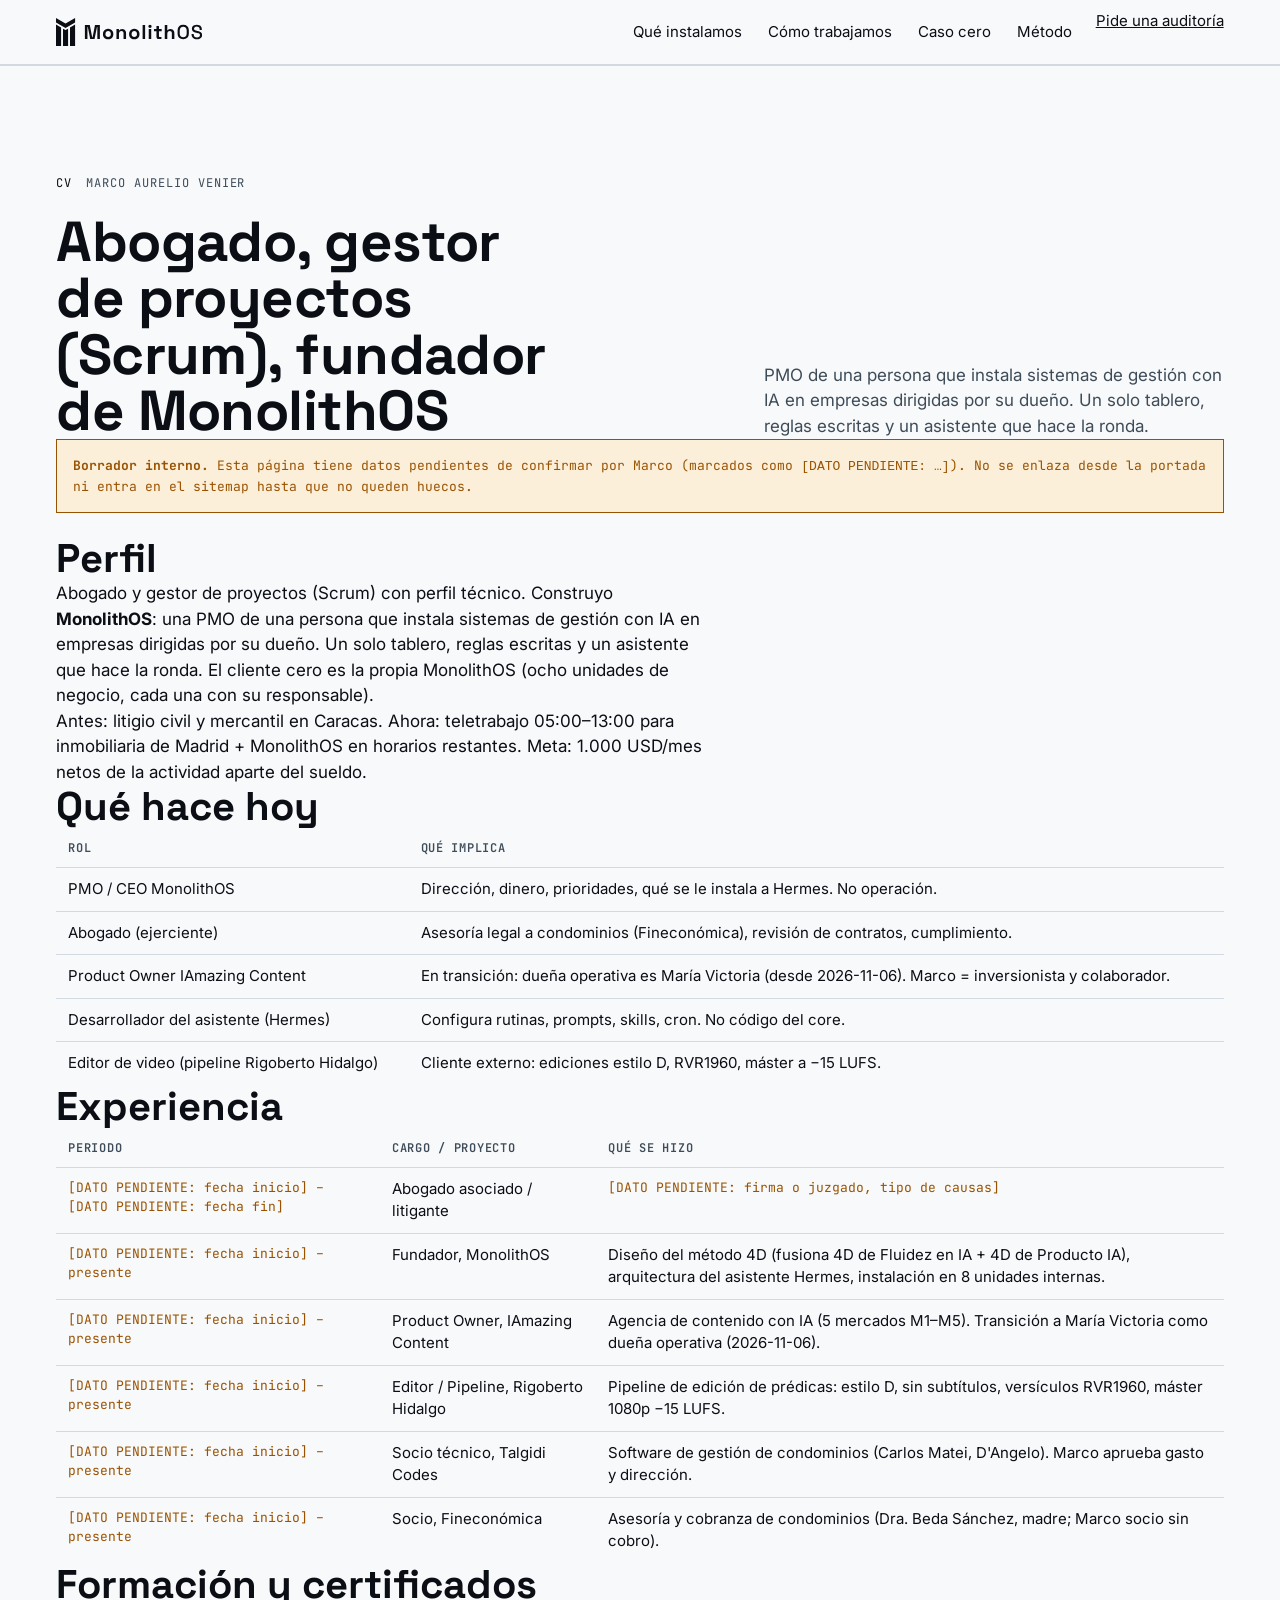
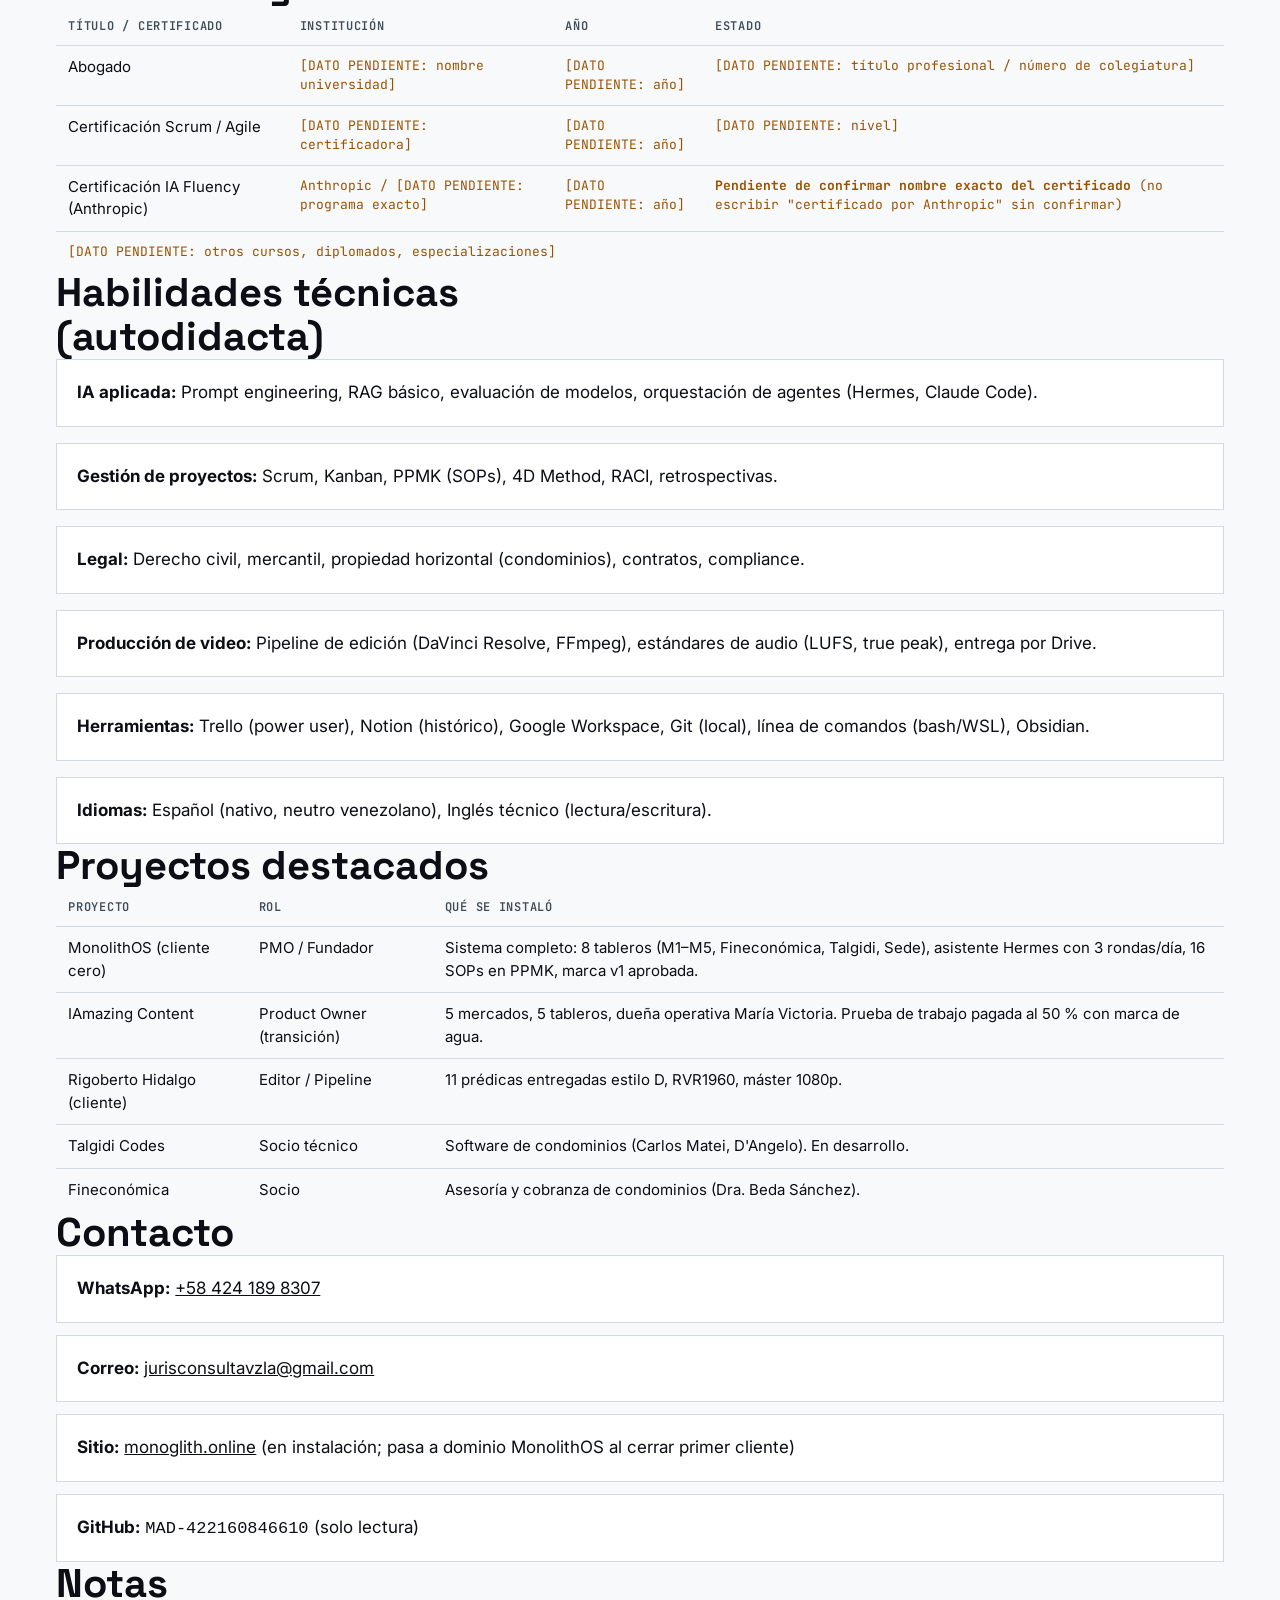
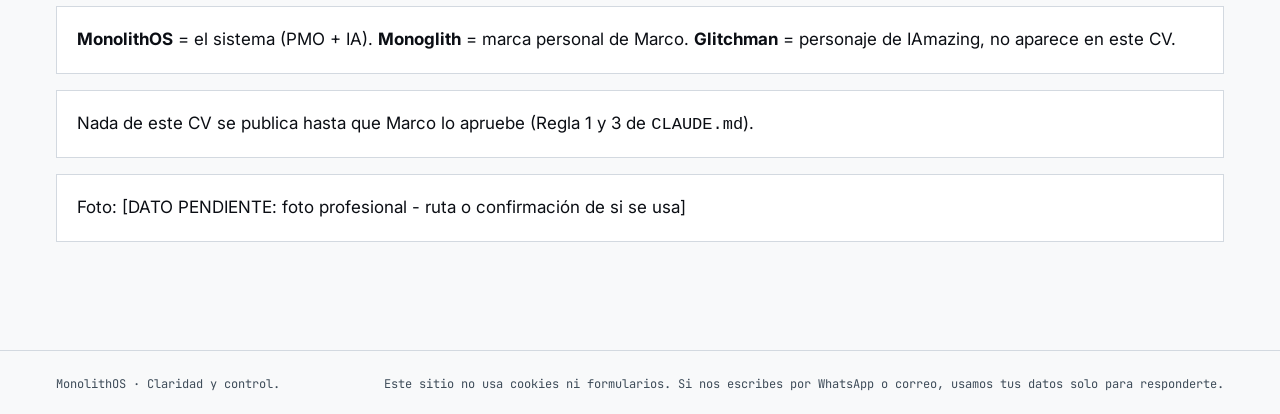
==== marco/index.html @ 407776de "MonolithOS v1 · sitio estático" ====
<!doctype html>
<html lang="es">
<head>
  <meta charset="utf-8">
  <title>Marco Aurelio Venier · MonolithOS</title>
  <meta name="description" content="CV de Marco Aurelio Venier: abogado, gestor de proyectos (Scrum), fundador de MonolithOS. PMO de una persona que instala sistemas de gestión con IA.">
  <meta name="theme-color" content="#F8F9FA" media="(prefers-color-scheme: light)">
  <meta name="theme-color" content="#0B0E14" media="(prefers-color-scheme: dark)">
  <meta property="og:title" content="Marco Aurelio Venier · MonolithOS">
  <meta property="og:description" content="Abogado, gestor de proyectos (Scrum), fundador de MonolithOS. PMO que instala sistemas de gestión con IA en empresas dirigidas por su dueño.">
  <meta property="og:image" content="https://monoglith.online/recursos/monolithos-og-1200x630.png">
  <meta property="og:locale" content="es_VE">
  <meta property="og:type" content="profile">
  <link rel="canonical" href="https://monoglith.online/marco/">
  <link rel="icon" type="image/svg+xml" href="../recursos/favicon.svg">
  <link rel="apple-touch-icon" href="../recursos/apple-touch-icon.png">
  <meta name="robots" content="noindex">
  <script>(function(){var d=document.documentElement;d.setAttribute('lang','es');try{if(!window.matchMedia('(prefers-reduced-motion: reduce)').matches){d.classList.add('js-motion')}}catch(e){}})();</script>
  <link rel="preconnect" href="https://fonts.googleapis.com">
  <link rel="preconnect" href="https://fonts.gstatic.com" crossorigin>
  <link rel="stylesheet" href="https://fonts.googleapis.com/css2?family=Space+Grotesk:wght@500;700&family=Inter:wght@400;500;600;700&family=JetBrains+Mono:wght@400;500&family=Newsreader:ital,wght@1,400&display=swap">
  <style>
:root{
  --piedra:#F8F9FA; --cantera:#EDEFF2; --papel:#FFFFFF; --tinta:#0B0E14; --gris:#3E4C59; --veta:#D3D9E0; --ambar:#D97706; --sobre-ambar:#0B0E14;
  --senal:#047857; --senal-fondo:#DCF2E8; --decide:#9A5200; --decide-fondo:#FBEFD9;
  --vidrio:rgba(248,249,250,.78);
  --display:"Space Grotesk",Arial,system-ui,sans-serif;
  --texto:"Inter",system-ui,-apple-system,"Segoe UI",sans-serif;
  --mono:"JetBrains Mono",ui-monospace,"Cascadia Mono",Consolas,monospace; --serif:"Newsreader",Georgia,serif;
  --r:0px; --gut:20px; --alto-cab:56px;
}
@media (min-width:700px){:root{--gut:32px; --alto-cab:64px}}
@media (min-width:1100px){:root{--gut:clamp(40px,4.4vw,64px)}}
@media (prefers-color-scheme: dark){:root:not([data-theme="light"]){
  --piedra:#0B0E14; --cantera:#11161D; --papel:#151A22; --tinta:#F8F9FA; --gris:#94A3B8; --veta:#2A3340;
  --senal:#34D399; --senal-fondo:#0B2A1F; --decide:#F0A43C; --decide-fondo:#2C1F0A;
  --vidrio:rgba(11,14,20,.78); color-scheme:dark}}
:root[data-theme="dark"]{
  --piedra:#0B0E14; --cantera:#11161D; --papel:#151A22; --tinta:#F8F9FA; --gris:#94A3B8; --veta:#2A3340;
  --senal:#34D399; --senal-fondo:#0B2A1F; --decide:#F0A43C; --decide-fondo:#2C1F0A;
  --vidrio:rgba(11,14,20,.78); color-scheme:dark}

*{box-sizing:border-box}
html{scroll-padding-top:calc(var(--alto-cab) + 16px);-webkit-text-size-adjust:100%}
@media (prefers-reduced-motion: no-preference){html{scroll-behavior:smooth}}
body{margin:0;background:var(--piedra);color:var(--tinta);font-family:var(--texto);font-size:17px;line-height:1.5;-webkit-font-smoothing:antialiased;text-rendering:optimizeLegibility}
svg{display:block}
a{color:inherit}
p,dl,dd,figure{margin:0}
[hidden]{display:none!important}
h1,h2,h3{margin:0;font-weight:inherit}
p{text-wrap:pretty}
.envoltura{width:100%;max-width:1280px;margin-inline:auto;padding-left:max(var(--gut),env(safe-area-inset-left,0px));padding-right:max(var(--gut),env(safe-area-inset-right,0px))}
:focus-visible{outline:2px solid var(--tinta);outline-offset:3px}
.saltar{position:absolute;left:12px;top:-80px;z-index:100;display:inline-flex;align-items:center;min-height:44px;padding:0 16px;background:var(--tinta);color:var(--piedra);font-family:var(--mono);font-size:13px;text-decoration:none}
.saltar:focus{top:12px}

.ceja,.rotulo{font-family:var(--mono);font-size:12px;letter-spacing:.08em;text-transform:uppercase;color:var(--gris)}
.rotulo{display:flex;align-items:baseline;gap:14px;margin-bottom:16px}
.rotulo span{color:var(--tinta)}
h1{font-family:var(--display);font-weight:700;font-size:clamp(36px,10.2vw,60px);line-height:1.04;letter-spacing:-.01em;text-wrap:balance}
h2{font-family:var(--display);font-weight:700;font-size:clamp(28px,7.7vw,40px);line-height:1.1;text-wrap:balance;max-width:22ch}
h3{font-family:var(--display);font-weight:500;font-size:20px;line-height:1.25}
.gris{color:var(--gris)}
.lema{font-family:var(--serif);font-style:italic;font-weight:400;letter-spacing:0}
.texto{font-size:17px;line-height:1.5;max-width:60ch}
@media (min-width:1100px){
  h1{font-size:clamp(52px,4.4vw,64px);line-height:1}
  h2{font-size:clamp(40px,3.1vw,44px)}
  h3{font-size:22px}
  .rotulo{margin-bottom:22px}
}

.cabecera{position:sticky;top:0;z-index:50;background:var(--vidrio);-webkit-backdrop-filter:blur(24px) saturate(1.4);backdrop-filter:blur(24px) saturate(1.4);border-bottom:1px solid var(--veta)}
@media (prefers-reduced-transparency: reduce){.cabecera{background:var(--piedra);-webkit-backdrop-filter:none;backdrop-filter:none}}
.cabecera-fila{display:flex;align-items:center;justify-content:space-between;gap:16px;height:var(--alto-cab)}
.marca{display:inline-flex;align-items:center;min-height:44px;text-decoration:none;color:var(--tinta)}
.marca svg{display:block;height:24px;width:auto}.marca .m-tinta{fill:var(--tinta)}.marca .m-os{fill:var(--gris)}
.menu{display:none;position:absolute;left:0;right:0;top:100%;flex-direction:column;align-items:stretch;background:var(--piedra);border-block:1px solid var(--veta);padding:4px max(var(--gut),env(safe-area-inset-right,0px)) 24px max(var(--gut),env(safe-area-inset-left,0px))}
.menu.abierto{display:flex}
.menu a:not(.boton){display:flex;align-items:center;min-height:52px;font-size:17px;text-decoration:none;border-bottom:1px solid var(--veta)}
.menu .boton{margin-top:20px;min-height:48px;font-size:16px}
@media (min-width:960px){
  .cabecera .abrir-menu{display:none}
  .marca svg{height:28px}
  .menu{display:flex;position:static;flex-direction:row;align-items:center;gap:2px;background:none;border:0;padding:0}
  .menu a:not(.boton){display:inline-flex;min-height:44px;padding:0 12px;font-size:15px;border-bottom:0}
  .menu .boton{margin:0 0 0 10px;min-height:44px;font-size:15px}
}
@media (min-width:960px) and (hover:hover){.menu a:not(.boton):hover{text-decoration:underline;text-decoration-thickness:1px;text-underline-offset:6px}}

.seccion{padding-block:56px;border-top:1px solid var(--veta)}
.seccion.alt{background:var(--cantera)}
.cabeza{display:grid;grid-template-columns:minmax(0,1fr);gap:16px}
.cabeza .texto{color:var(--gris)}
@media (min-width:700px){.seccion{padding-block:80px}.cabeza{gap:20px}}
@media (min-width:1100px){
  .seccion{padding-block:clamp(96px,12vh,128px)}
  .cabeza{grid-template-columns:minmax(0,7fr) minmax(0,5fr);gap:clamp(32px,5vw,80px);align-items:end}
}

.cv-tabla{width:100%;border-collapse:collapse;font-size:15px}
.cv-tabla th,.cv-tabla td{padding:10px 12px;border-bottom:1px solid var(--veta);text-align:left;vertical-align:top}
.cv-tabla th{font-family:var(--mono);font-size:12px;letter-spacing:.06em;text-transform:uppercase;color:var(--gris);font-weight:600;white-space:nowrap}
.cv-tabla td{font-family:var(--texto)}
.cv-tabla tr:last-child td{border-bottom:none}
.cv-tabla .pendiente{color:var(--decide);font-family:var(--mono);font-size:13px}

.cv-lista{list-style:none;padding:0;margin:0;display:grid;gap:16px}
.cv-lista li{background:var(--papel);border:1px solid var(--veta);border-radius:var(--r);padding:20px}
.cv-lista h3{margin-bottom:8px}
.cv-lista p{color:var(--gris);font-size:16px}

.pie{border-top:1px solid var(--veta);padding-block:24px calc(24px + env(safe-area-inset-bottom,0px));font-family:var(--mono);font-size:12px;color:var(--gris)}
.pie-fila{display:flex;flex-wrap:wrap;justify-content:space-between;gap:8px 24px}

.aviso-cv{background:var(--decide-fondo);border:1px solid var(--decide);border-radius:var(--r);padding:16px;margin-bottom:24px;font-family:var(--mono);font-size:13px;color:var(--decide)}

@media (prefers-reduced-motion: reduce){*,*::before,*::after{animation:none!important;transition:none!important}}
  </style>
</head>
<body>
  <a class="saltar" href="#contenido">Saltar al contenido</a>

  <header class="cabecera">
    <div class="envoltura cabecera-fila">
      <a class="marca" href="../" aria-label="MonolithOS, inicio"><svg viewBox="0 0 730.655 140" aria-hidden="true"><path class="m-tinta" d="M0 0 L47.727 27.555 L95.455 0 L95.455 22.044 L47.727 49.6 L0 22.044 Z M0 33.066 L25.455 47.763 L25.455 140 L0 140 Z M35 53.274 L47.727 60.622 L60.455 53.274 L60.455 140 L35 140 Z M70 47.763 L95.455 33.066 L95.455 140 L70 140 Z"/><path class="m-tinta" d="M144.455 105V35H168.955L181.055 96H182.855L194.955 35H219.455V105H206.655V44.7H204.855L192.855 105H171.055L159.055 44.7H157.255V105Z M260.655 106.4Q253.255 106.4 247.355 103.4Q241.455 100.4 238.055 94.7Q234.655 89 234.655 81V79.4Q234.655 71.4 238.055 65.7Q241.455 60 247.355 57Q253.255 54 260.655 54Q268.055 54 273.955 57Q279.855 60 283.255 65.7Q286.655 71.4 286.655 79.4V81Q286.655 89 283.255 94.7Q279.855 100.4 273.955 103.4Q268.055 106.4 260.655 106.4ZM260.655 95.2Q266.455 95.2 270.255 91.45Q274.055 87.7 274.055 80.7V79.7Q274.055 72.7 270.305 68.95Q266.555 65.2 260.655 65.2Q254.855 65.2 251.055 68.95Q247.255 72.7 247.255 79.7V80.7Q247.255 87.7 251.055 91.45Q254.855 95.2 260.655 95.2Z M302.255 105V55.4H314.655V61.9H316.455Q317.655 59.3 320.955 56.95Q324.255 54.6 330.955 54.6Q336.755 54.6 341.105 57.25Q345.455 59.9 347.855 64.55Q350.255 69.2 350.255 75.4V105H337.655V76.4Q337.655 70.8 334.905 68Q332.155 65.2 327.055 65.2Q321.255 65.2 318.055 69.05Q314.855 72.9 314.855 79.8V105Z M391.455 106.4Q384.055 106.4 378.155 103.4Q372.255 100.4 368.855 94.7Q365.455 89 365.455 81V79.4Q365.455 71.4 368.855 65.7Q372.255 60 378.155 57Q384.055 54 391.455 54Q398.855 54 404.755 57Q410.655 60 414.055 65.7Q417.455 71.4 417.455 79.4V81Q417.455 89 414.055 94.7Q410.655 100.4 404.755 103.4Q398.855 106.4 391.455 106.4ZM391.455 95.2Q397.255 95.2 401.055 91.45Q404.855 87.7 404.855 80.7V79.7Q404.855 72.7 401.105 68.95Q397.355 65.2 391.455 65.2Q385.655 65.2 381.855 68.95Q378.055 72.7 378.055 79.7V80.7Q378.055 87.7 381.855 91.45Q385.655 95.2 391.455 95.2Z M433.055 105V35H445.655V105Z M463.655 105V55.4H476.255V105ZM469.955 49.6Q466.555 49.6 464.205 47.4Q461.855 45.2 461.855 41.6Q461.855 38 464.205 35.8Q466.555 33.6 469.955 33.6Q473.455 33.6 475.755 35.8Q478.055 38 478.055 41.6Q478.055 45.2 475.755 47.4Q473.455 49.6 469.955 49.6Z M513.255 105Q508.355 105 505.305 101.95Q502.255 98.9 502.255 93.8V65.8H489.855V55.4H502.255V40H514.855V55.4H528.455V65.8H514.855V91.6Q514.855 94.6 517.655 94.6H527.255V105Z M543.855 105V35H556.455V61.5H558.255Q559.055 59.9 560.755 58.3Q562.455 56.7 565.305 55.65Q568.155 54.6 572.555 54.6Q578.355 54.6 582.705 57.25Q587.055 59.9 589.455 64.55Q591.855 69.2 591.855 75.4V105H579.255V76.4Q579.255 70.8 576.505 68Q573.755 65.2 568.655 65.2Q562.855 65.2 559.655 69.05Q556.455 72.9 556.455 79.8V105Z M636.055 106.4Q623.155 106.4 615.555 99.15Q607.955 91.9 607.955 78.2V61.8Q607.955 48.1 615.555 40.85Q623.155 33.6 636.055 33.6Q648.955 33.6 656.605 40.85Q664.255 48.1 664.255 61.8V78.2Q664.255 91.9 656.605 99.15Q648.955 106.4 636.055 106.4ZM636.055 96.7Q644.355 96.7 648.855 91.85Q653.355 87 653.355 78.6V61.4Q653.355 53 648.855 48.15Q644.355 43.3 636.055 43.3Q627.955 43.3 623.355 48.15Q618.755 53 618.755 61.4V78.6Q618.755 87 623.355 91.85Q627.955 96.7 636.055 96.7Z M704.855 106.4Q696.955 106.4 690.855 103.6Q684.755 100.8 681.305 95.35Q677.855 89.9 677.855 82.1V79.6H688.555V82.1Q688.555 89.5 693.005 93.2Q697.455 96.9 704.855 96.9Q712.355 96.9 716.155 93.75Q719.955 90.6 719.955 85.6Q719.955 82.3 718.155 80.2Q716.355 78.1 713.055 76.85Q709.755 75.6 705.155 74.5L701.455 73.6Q694.755 72 689.805 69.65Q684.855 67.3 682.155 63.4Q679.455 59.5 679.455 53.4Q679.455 47.2 682.505 42.8Q685.555 38.4 690.955 36Q696.355 33.6 703.655 33.6Q710.955 33.6 716.705 36.1Q722.455 38.6 725.755 43.5Q729.055 48.4 729.055 55.8V59.4H718.355V55.8Q718.355 51.3 716.505 48.5Q714.655 45.7 711.355 44.4Q708.055 43.1 703.655 43.1Q697.255 43.1 693.705 45.75Q690.155 48.4 690.155 53.1Q690.155 56.3 691.705 58.35Q693.255 60.4 696.255 61.7Q699.255 63 703.755 64L707.455 64.9Q714.255 66.4 719.455 68.75Q724.655 71.1 727.655 75.1Q730.655 79.1 730.655 85.4Q730.655 91.7 727.505 96.4Q724.355 101.1 718.555 103.75Q712.755 106.4 704.855 106.4Z"/></svg></a>
      <button type="button" class="boton chico abrir-menu" id="abrir-menu" aria-expanded="false" aria-controls="menu">Menú</button>
      <nav class="menu" id="menu" aria-label="Secciones">
        <a class="subraya" href="../#que-instalamos">Qué instalamos</a>
        <a class="subraya" href="../#como-trabajamos">Cómo trabajamos</a>
        <a class="subraya" href="../#caso-cero">Caso cero</a>
        <a class="subraya" href="../#metodo">Método</a>
        <a class="boton chico lleno" href="../#contacto">Pide una auditoría</a>
      </nav>
    </div>
  </header>

  <main id="contenido">
    <section class="seccion" aria-labelledby="cv-titulo">
      <div class="envoltura">
        <div class="cabeza">
          <div>
            <p class="rotulo"><span>CV</span>Marco Aurelio Venier</p>
            <h1 id="cv-titulo">Abogado, gestor de proyectos (Scrum), fundador de MonolithOS</h1>
          </div>
          <p class="texto">PMO de una persona que instala sistemas de gestión con IA en empresas dirigidas por su dueño. Un solo tablero, reglas escritas y un asistente que hace la ronda.</p>
        </div>

        <div class="aviso-cv" role="note">
          <strong>Borrador interno.</strong> Esta página tiene datos pendientes de confirmar por Marco (marcados como <code>[DATO PENDIENTE: …]</code>). No se enlaza desde la portada ni entra en el sitemap hasta que no queden huecos.
        </div>

        <section aria-labelledby="perfil-titulo">
          <h2 id="perfil-titulo">Perfil</h2>
          <p class="texto">Abogado y gestor de proyectos (Scrum) con perfil técnico. Construyo <strong>MonolithOS</strong>: una PMO de una persona que instala sistemas de gestión con IA en empresas dirigidas por su dueño. Un solo tablero, reglas escritas y un asistente que hace la ronda. El cliente cero es la propia MonolithOS (ocho unidades de negocio, cada una con su responsable).</p>
          <p class="texto">Antes: litigio civil y mercantil en Caracas. Ahora: teletrabajo 05:00–13:00 para inmobiliaria de Madrid + MonolithOS en horarios restantes. Meta: 1.000 USD/mes netos de la actividad aparte del sueldo.</p>
        </section>

        <section aria-labelledby="roles-titulo">
          <h2 id="roles-titulo">Qué hace hoy</h2>
          <table class="cv-tabla">
            <thead>
              <tr><th>Rol</th><th>Qué implica</th></tr>
            </thead>
            <tbody>
              <tr><td>PMO / CEO MonolithOS</td><td>Dirección, dinero, prioridades, qué se le instala a Hermes. No operación.</td></tr>
              <tr><td>Abogado (ejerciente)</td><td>Asesoría legal a condominios (Fineconómica), revisión de contratos, cumplimiento.</td></tr>
              <tr><td>Product Owner IAmazing Content</td><td>En transición: dueña operativa es María Victoria (desde 2026-11-06). Marco = inversionista y colaborador.</td></tr>
              <tr><td>Desarrollador del asistente (Hermes)</td><td>Configura rutinas, prompts, skills, cron. No código del core.</td></tr>
              <tr><td>Editor de video (pipeline Rigoberto Hidalgo)</td><td>Cliente externo: ediciones estilo D, RVR1960, máster a −15 LUFS.</td></tr>
            </tbody>
          </table>
        </section>

        <section aria-labelledby="exp-titulo">
          <h2 id="exp-titulo">Experiencia</h2>
          <table class="cv-tabla">
            <thead>
              <tr><th>Periodo</th><th>Cargo / Proyecto</th><th>Qué se hizo</th></tr>
            </thead>
            <tbody>
              <tr><td class="pendiente">[DATO PENDIENTE: fecha inicio] – [DATO PENDIENTE: fecha fin]</td><td>Abogado asociado / litigante</td><td class="pendiente">[DATO PENDIENTE: firma o juzgado, tipo de causas]</td></tr>
              <tr><td class="pendiente">[DATO PENDIENTE: fecha inicio] – presente</td><td>Fundador, MonolithOS</td><td>Diseño del método 4D (fusiona 4D de Fluidez en IA + 4D de Producto IA), arquitectura del asistente Hermes, instalación en 8 unidades internas.</td></tr>
              <tr><td class="pendiente">[DATO PENDIENTE: fecha inicio] – presente</td><td>Product Owner, IAmazing Content</td><td>Agencia de contenido con IA (5 mercados M1–M5). Transición a María Victoria como dueña operativa (2026-11-06).</td></tr>
              <tr><td class="pendiente">[DATO PENDIENTE: fecha inicio] – presente</td><td>Editor / Pipeline, Rigoberto Hidalgo</td><td>Pipeline de edición de prédicas: estilo D, sin subtítulos, versículos RVR1960, máster 1080p −15 LUFS.</td></tr>
              <tr><td class="pendiente">[DATO PENDIENTE: fecha inicio] – presente</td><td>Socio técnico, Talgidi Codes</td><td>Software de gestión de condominios (Carlos Matei, D'Angelo). Marco aprueba gasto y dirección.</td></tr>
              <tr><td class="pendiente">[DATO PENDIENTE: fecha inicio] – presente</td><td>Socio, Fineconómica</td><td>Asesoría y cobranza de condominios (Dra. Beda Sánchez, madre; Marco socio sin cobro).</td></tr>
            </tbody>
          </table>
        </section>

        <section aria-labelledby="form-titulo">
          <h2 id="form-titulo">Formación y certificados</h2>
          <table class="cv-tabla">
            <thead>
              <tr><th>Título / Certificado</th><th>Institución</th><th>Año</th><th>Estado</th></tr>
            </thead>
            <tbody>
              <tr><td>Abogado</td><td class="pendiente">[DATO PENDIENTE: nombre universidad]</td><td class="pendiente">[DATO PENDIENTE: año]</td><td class="pendiente">[DATO PENDIENTE: título profesional / número de colegiatura]</td></tr>
              <tr><td>Certificación Scrum / Agile</td><td class="pendiente">[DATO PENDIENTE: certificadora]</td><td class="pendiente">[DATO PENDIENTE: año]</td><td class="pendiente">[DATO PENDIENTE: nivel]</td></tr>
              <tr><td>Certificación IA Fluency (Anthropic)</td><td class="pendiente">Anthropic / [DATO PENDIENTE: programa exacto]</td><td class="pendiente">[DATO PENDIENTE: año]</td><td class="pendiente"><strong>Pendiente de confirmar nombre exacto del certificado</strong> (no escribir "certificado por Anthropic" sin confirmar)</td></tr>
              <tr><td class="pendiente" colspan="4">[DATO PENDIENTE: otros cursos, diplomados, especializaciones]</td></tr>
            </tbody>
          </table>
        </section>

        <section aria-labelledby="hab-titulo">
          <h2 id="hab-titulo">Habilidades técnicas (autodidacta)</h2>
          <ul class="cv-lista">
            <li><strong>IA aplicada:</strong> Prompt engineering, RAG básico, evaluación de modelos, orquestación de agentes (Hermes, Claude Code).</li>
            <li><strong>Gestión de proyectos:</strong> Scrum, Kanban, PPMK (SOPs), 4D Method, RACI, retrospectivas.</li>
            <li><strong>Legal:</strong> Derecho civil, mercantil, propiedad horizontal (condominios), contratos, compliance.</li>
            <li><strong>Producción de video:</strong> Pipeline de edición (DaVinci Resolve, FFmpeg), estándares de audio (LUFS, true peak), entrega por Drive.</li>
            <li><strong>Herramientas:</strong> Trello (power user), Notion (histórico), Google Workspace, Git (local), línea de comandos (bash/WSL), Obsidian.</li>
            <li><strong>Idiomas:</strong> Español (nativo, neutro venezolano), Inglés técnico (lectura/escritura).</li>
          </ul>
        </section>

        <section aria-labelledby="proj-titulo">
          <h2 id="proj-titulo">Proyectos destacados</h2>
          <table class="cv-tabla">
            <thead>
              <tr><th>Proyecto</th><th>Rol</th><th>Qué se instaló</th></tr>
            </thead>
            <tbody>
              <tr><td>MonolithOS (cliente cero)</td><td>PMO / Fundador</td><td>Sistema completo: 8 tableros (M1–M5, Fineconómica, Talgidi, Sede), asistente Hermes con 3 rondas/día, 16 SOPs en PPMK, marca v1 aprobada.</td></tr>
              <tr><td>IAmazing Content</td><td>Product Owner (transición)</td><td>5 mercados, 5 tableros, dueña operativa María Victoria. Prueba de trabajo pagada al 50 % con marca de agua.</td></tr>
              <tr><td>Rigoberto Hidalgo (cliente)</td><td>Editor / Pipeline</td><td>11 prédicas entregadas estilo D, RVR1960, máster 1080p.</td></tr>
              <tr><td>Talgidi Codes</td><td>Socio técnico</td><td>Software de condominios (Carlos Matei, D'Angelo). En desarrollo.</td></tr>
              <tr><td>Fineconómica</td><td>Socio</td><td>Asesoría y cobranza de condominios (Dra. Beda Sánchez).</td></tr>
            </tbody>
          </table>
        </section>

        <section aria-labelledby="contacto-titulo">
          <h2 id="contacto-titulo">Contacto</h2>
          <ul class="cv-lista" style="grid-template-columns: 1fr; gap: 12px;">
            <li><strong>WhatsApp:</strong> <a href="https://wa.me/584241898307" target="_blank" rel="noopener">+58 424 189 8307</a></li>
            <li><strong>Correo:</strong> <a href="mailto:jurisconsultavzla@gmail.com">jurisconsultavzla@gmail.com</a></li>
            <li><strong>Sitio:</strong> <a href="https://monoglith.online" target="_blank" rel="noopener">monoglith.online</a> (en instalación; pasa a dominio MonolithOS al cerrar primer cliente)</li>
            <li><strong>GitHub:</strong> <code>MAD-422160846610</code> (solo lectura)</li>
          </ul>
        </section>

        <section aria-labelledby="notas-titulo">
          <h2 id="notas-titulo">Notas</h2>
          <ul class="cv-lista" style="grid-template-columns: 1fr;">
            <li><strong>MonolithOS</strong> = el sistema (PMO + IA). <strong>Monoglith</strong> = marca personal de Marco. <strong>Glitchman</strong> = personaje de IAmazing, no aparece en este CV.</li>
            <li>Nada de este CV se publica hasta que Marco lo apruebe (Regla 1 y 3 de <code>CLAUDE.md</code>).</li>
            <li>Foto: <span class="pendiente">[DATO PENDIENTE: foto profesional - ruta o confirmación de si se usa]</span></li>
          </ul>
        </section>
      </div>
    </section>
  </main>

  <footer class="pie">
    <div class="envoltura pie-fila"><span>MonolithOS · Claridad y control.</span><span>Este sitio no usa cookies ni formularios. Si nos escribes por WhatsApp o correo, usamos tus datos solo para responderte.</span></div>
  </footer>

  <script>
  (function(){
    document.addEventListener('touchstart',function(){},{passive:true});
    var reduce=false;
    try{reduce=window.matchMedia('(prefers-reduced-motion: reduce)').matches;}catch(e){}
    var abrir=document.getElementById('abrir-menu'), menu=document.getElementById('menu');
    function ponerMenu(a){ abrir.setAttribute('aria-expanded',String(a)); menu.classList.toggle('abierto',a); }
    abrir.addEventListener('click',function(){ ponerMenu(abrir.getAttribute('aria-expanded')!=='true'); });
    Array.prototype.forEach.call(menu.querySelectorAll('a'),function(a){ a.addEventListener('click',function(){ ponerMenu(false); }); });
    document.addEventListener('keydown',function(e){ if(e.key==='Escape' && abrir.getAttribute('aria-expanded')==='true'){ ponerMenu(false); abrir.focus(); } });
  })();
  </script>
</body>
</html>
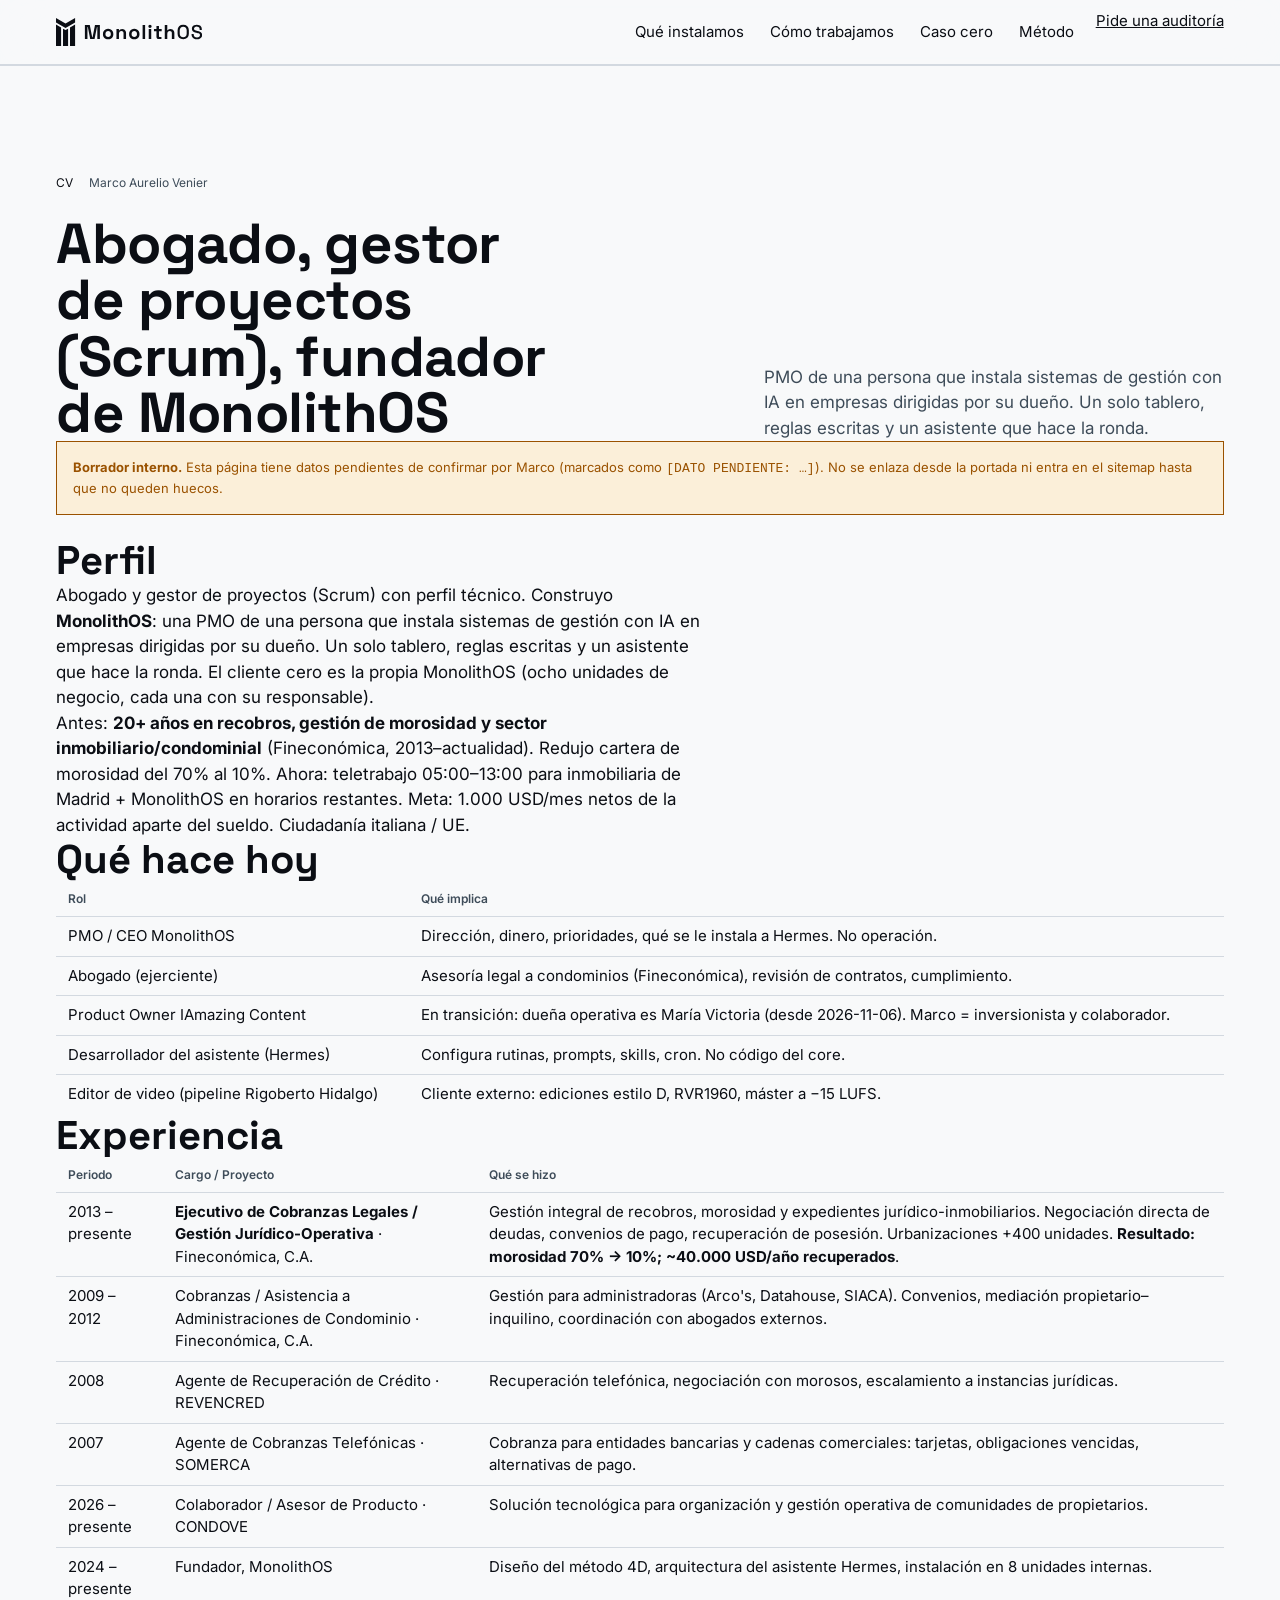
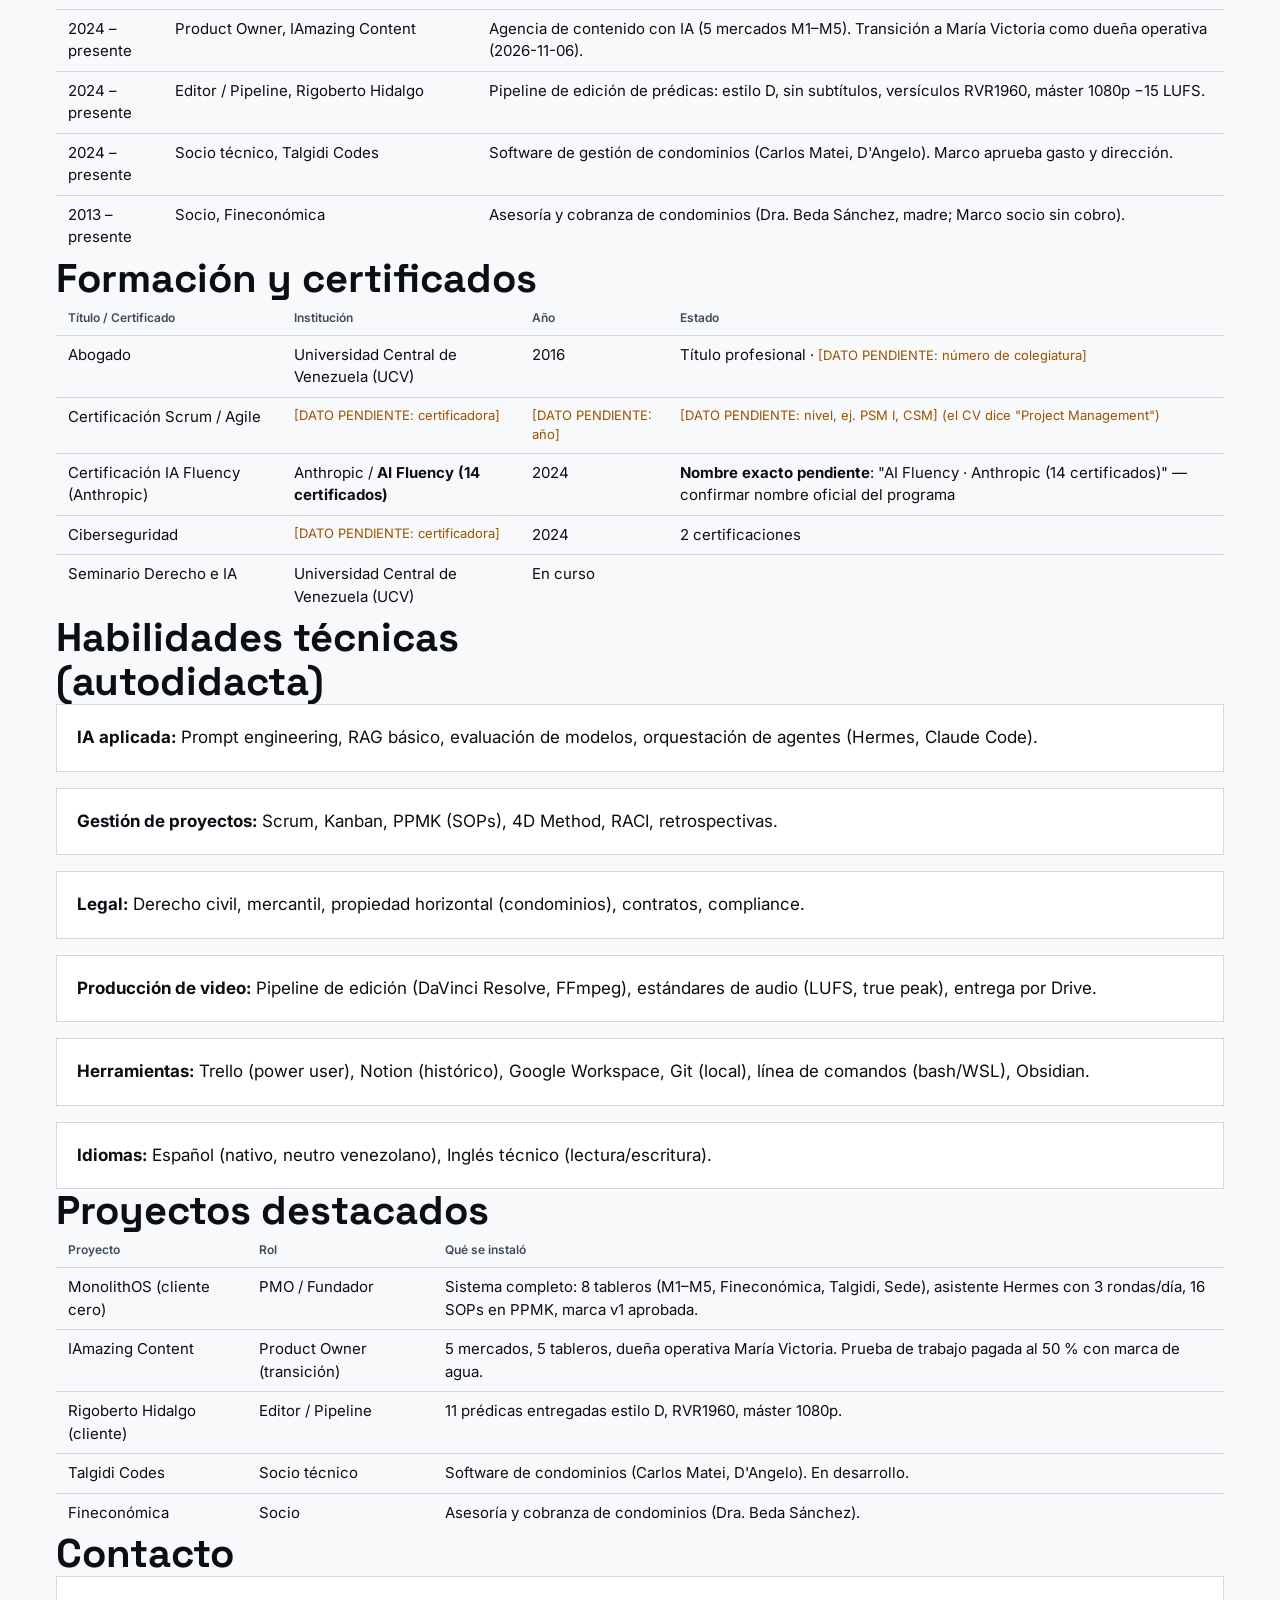
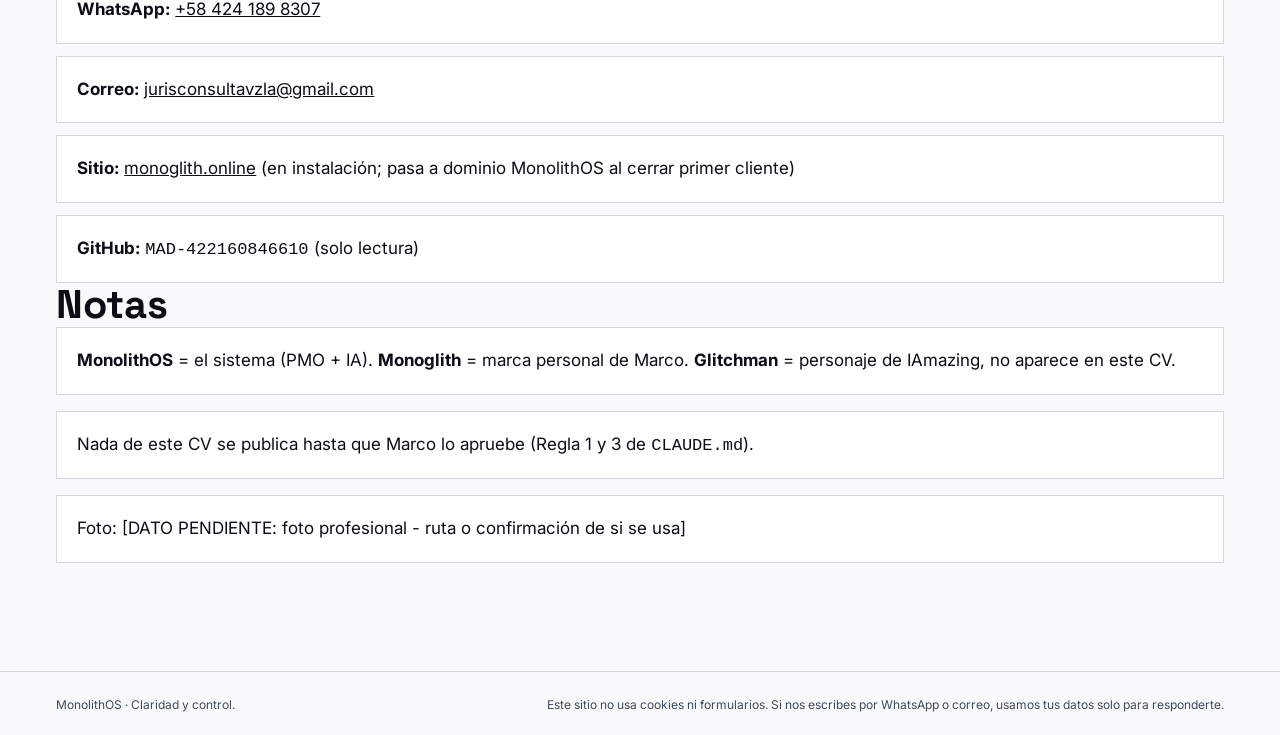
==== commit 7000df20: "CV: datos de Youhomey (Fineconómica 2013+, UCV 2016, IA Fluency 14 certs, ciberseguridad 2, Morosida" ====
--- a/marco/index.html
+++ b/marco/index.html
@@ -19,28 +19,20 @@
   <link rel="preconnect" href="https://fonts.googleapis.com">
   <link rel="preconnect" href="https://fonts.gstatic.com" crossorigin>
   <link rel="stylesheet" href="https://fonts.googleapis.com/css2?family=Space+Grotesk:wght@500;700&family=Inter:wght@400;500;600;700&family=JetBrains+Mono:wght@400;500&family=Newsreader:ital,wght@1,400&display=swap">
+  <link rel="stylesheet" href="../recursos/tokens.css">
   <style>
-:root{
-  --piedra:#F8F9FA; --cantera:#EDEFF2; --papel:#FFFFFF; --tinta:#0B0E14; --gris:#3E4C59; --veta:#D3D9E0; --ambar:#D97706; --sobre-ambar:#0B0E14;
-  --senal:#047857; --senal-fondo:#DCF2E8; --decide:#9A5200; --decide-fondo:#FBEFD9;
-  --vidrio:rgba(248,249,250,.78);
-  --display:"Space Grotesk",Arial,system-ui,sans-serif;
-  --texto:"Inter",system-ui,-apple-system,"Segoe UI",sans-serif;
-  --mono:"JetBrains Mono",ui-monospace,"Cascadia Mono",Consolas,monospace; --serif:"Newsreader",Georgia,serif;
-  --r:0px; --gut:20px; --alto-cab:56px;
-}
+/* Hallmark · shape: kept · genre: modern-minimal · theme: brand · redesign: polish
+ * paper: #F8F9FA piedra · accent: #D97706 ambar · display: Space Grotesk · body: Inter
+ * nav: kept · signature: kept · states: kept
+ * axes: light/grotesk/amber · posture: kept · contrast: pass · v2.0.0 */
+/* Hallmark · pre-emit critique: P4 H4 E4 S3 R4 V3 · weakest: S, página secundaria; hereda el sistema compartido de DESIGN.md sin cambiar su contenido */
+/* Hallmark · dismissed 29 · el vidrio vive solo en la cabecera, la regla de apple-design-skill que Marco pidió para el sitio */
+:root{--gut:20px; --alto-cab:56px}
 @media (min-width:700px){:root{--gut:32px; --alto-cab:64px}}
 @media (min-width:1100px){:root{--gut:clamp(40px,4.4vw,64px)}}
-@media (prefers-color-scheme: dark){:root:not([data-theme="light"]){
-  --piedra:#0B0E14; --cantera:#11161D; --papel:#151A22; --tinta:#F8F9FA; --gris:#94A3B8; --veta:#2A3340;
-  --senal:#34D399; --senal-fondo:#0B2A1F; --decide:#F0A43C; --decide-fondo:#2C1F0A;
-  --vidrio:rgba(11,14,20,.78); color-scheme:dark}}
-:root[data-theme="dark"]{
-  --piedra:#0B0E14; --cantera:#11161D; --papel:#151A22; --tinta:#F8F9FA; --gris:#94A3B8; --veta:#2A3340;
-  --senal:#34D399; --senal-fondo:#0B2A1F; --decide:#F0A43C; --decide-fondo:#2C1F0A;
-  --vidrio:rgba(11,14,20,.78); color-scheme:dark}
 
 *{box-sizing:border-box}
+html,body{overflow-x:clip}
 html{scroll-padding-top:calc(var(--alto-cab) + 16px);-webkit-text-size-adjust:100%}
 @media (prefers-reduced-motion: no-preference){html{scroll-behavior:smooth}}
 body{margin:0;background:var(--piedra);color:var(--tinta);font-family:var(--texto);font-size:17px;line-height:1.5;-webkit-font-smoothing:antialiased;text-rendering:optimizeLegibility}
@@ -52,11 +44,11 @@
 p{text-wrap:pretty}
 .envoltura{width:100%;max-width:1280px;margin-inline:auto;padding-left:max(var(--gut),env(safe-area-inset-left,0px));padding-right:max(var(--gut),env(safe-area-inset-right,0px))}
 :focus-visible{outline:2px solid var(--tinta);outline-offset:3px}
-.saltar{position:absolute;left:12px;top:-80px;z-index:100;display:inline-flex;align-items:center;min-height:44px;padding:0 16px;background:var(--tinta);color:var(--piedra);font-family:var(--mono);font-size:13px;text-decoration:none}
+.saltar{position:absolute;left:12px;top:-80px;z-index:100;display:inline-flex;align-items:center;min-height:44px;padding:0 16px;background:var(--tinta);color:var(--piedra);font-family:var(--texto);font-size:13px;text-decoration:none}
 .saltar:focus{top:12px}
 
-.ceja,.rotulo{font-family:var(--mono);font-size:12px;letter-spacing:.08em;text-transform:uppercase;color:var(--gris)}
-.rotulo{display:flex;align-items:baseline;gap:14px;margin-bottom:16px}
+.ceja,.rotulo{font-family:var(--texto);font-size:12px;color:var(--gris)}
+.rotulo{display:flex;align-items:baseline;gap:16px;margin-bottom:16px}
 .rotulo span{color:var(--tinta)}
 h1{font-family:var(--display);font-weight:700;font-size:clamp(36px,10.2vw,60px);line-height:1.04;letter-spacing:-.01em;text-wrap:balance}
 h2{font-family:var(--display);font-weight:700;font-size:clamp(28px,7.7vw,40px);line-height:1.1;text-wrap:balance;max-width:22ch}
@@ -68,7 +60,7 @@
   h1{font-size:clamp(52px,4.4vw,64px);line-height:1}
   h2{font-size:clamp(40px,3.1vw,44px)}
   h3{font-size:22px}
-  .rotulo{margin-bottom:22px}
+  .rotulo{margin-bottom:24px}
 }
 
 .cabecera{position:sticky;top:0;z-index:50;background:var(--vidrio);-webkit-backdrop-filter:blur(24px) saturate(1.4);backdrop-filter:blur(24px) saturate(1.4);border-bottom:1px solid var(--veta)}
@@ -85,7 +77,7 @@
   .marca svg{height:28px}
   .menu{display:flex;position:static;flex-direction:row;align-items:center;gap:2px;background:none;border:0;padding:0}
   .menu a:not(.boton){display:inline-flex;min-height:44px;padding:0 12px;font-size:15px;border-bottom:0}
-  .menu .boton{margin:0 0 0 10px;min-height:44px;font-size:15px}
+  .menu .boton{margin:0 0 0 8px;min-height:44px;font-size:15px}
 }
 @media (min-width:960px) and (hover:hover){.menu a:not(.boton):hover{text-decoration:underline;text-decoration-thickness:1px;text-underline-offset:6px}}
 
@@ -100,21 +92,21 @@
 }
 
 .cv-tabla{width:100%;border-collapse:collapse;font-size:15px}
-.cv-tabla th,.cv-tabla td{padding:10px 12px;border-bottom:1px solid var(--veta);text-align:left;vertical-align:top}
-.cv-tabla th{font-family:var(--mono);font-size:12px;letter-spacing:.06em;text-transform:uppercase;color:var(--gris);font-weight:600;white-space:nowrap}
+.cv-tabla th,.cv-tabla td{padding:8px 12px;border-bottom:1px solid var(--veta);text-align:left;vertical-align:top}
+.cv-tabla th{font-family:var(--texto);font-size:12px;color:var(--gris);font-weight:600;white-space:nowrap}
 .cv-tabla td{font-family:var(--texto)}
 .cv-tabla tr:last-child td{border-bottom:none}
-.cv-tabla .pendiente{color:var(--decide);font-family:var(--mono);font-size:13px}
+.cv-tabla .pendiente{color:var(--decide);font-family:var(--texto);font-size:13px}
 
 .cv-lista{list-style:none;padding:0;margin:0;display:grid;gap:16px}
 .cv-lista li{background:var(--papel);border:1px solid var(--veta);border-radius:var(--r);padding:20px}
 .cv-lista h3{margin-bottom:8px}
 .cv-lista p{color:var(--gris);font-size:16px}
 
-.pie{border-top:1px solid var(--veta);padding-block:24px calc(24px + env(safe-area-inset-bottom,0px));font-family:var(--mono);font-size:12px;color:var(--gris)}
+.pie{border-top:1px solid var(--veta);padding-block:24px calc(24px + env(safe-area-inset-bottom,0px));font-family:var(--texto);font-size:12px;color:var(--gris)}
 .pie-fila{display:flex;flex-wrap:wrap;justify-content:space-between;gap:8px 24px}
 
-.aviso-cv{background:var(--decide-fondo);border:1px solid var(--decide);border-radius:var(--r);padding:16px;margin-bottom:24px;font-family:var(--mono);font-size:13px;color:var(--decide)}
+.aviso-cv{background:var(--decide-fondo);border:1px solid var(--decide);border-radius:var(--r);padding:16px;margin-bottom:24px;font-family:var(--texto);font-size:13px;color:var(--decide)}
 
 @media (prefers-reduced-motion: reduce){*,*::before,*::after{animation:none!important;transition:none!important}}
   </style>
@@ -154,7 +146,7 @@
         <section aria-labelledby="perfil-titulo">
           <h2 id="perfil-titulo">Perfil</h2>
           <p class="texto">Abogado y gestor de proyectos (Scrum) con perfil técnico. Construyo <strong>MonolithOS</strong>: una PMO de una persona que instala sistemas de gestión con IA en empresas dirigidas por su dueño. Un solo tablero, reglas escritas y un asistente que hace la ronda. El cliente cero es la propia MonolithOS (ocho unidades de negocio, cada una con su responsable).</p>
-          <p class="texto">Antes: litigio civil y mercantil en Caracas. Ahora: teletrabajo 05:00–13:00 para inmobiliaria de Madrid + MonolithOS en horarios restantes. Meta: 1.000 USD/mes netos de la actividad aparte del sueldo.</p>
+          <p class="texto">Antes: <strong>20+ años en recobros, gestión de morosidad y sector inmobiliario/condominial</strong> (Fineconómica, 2013–actualidad). Redujo cartera de morosidad del 70% al 10%. Ahora: teletrabajo 05:00–13:00 para inmobiliaria de Madrid + MonolithOS en horarios restantes. Meta: 1.000 USD/mes netos de la actividad aparte del sueldo. Ciudadanía italiana / UE.</p>
         </section>
 
         <section aria-labelledby="roles-titulo">
@@ -180,12 +172,16 @@
               <tr><th>Periodo</th><th>Cargo / Proyecto</th><th>Qué se hizo</th></tr>
             </thead>
             <tbody>
-              <tr><td class="pendiente">[DATO PENDIENTE: fecha inicio] – [DATO PENDIENTE: fecha fin]</td><td>Abogado asociado / litigante</td><td class="pendiente">[DATO PENDIENTE: firma o juzgado, tipo de causas]</td></tr>
-              <tr><td class="pendiente">[DATO PENDIENTE: fecha inicio] – presente</td><td>Fundador, MonolithOS</td><td>Diseño del método 4D (fusiona 4D de Fluidez en IA + 4D de Producto IA), arquitectura del asistente Hermes, instalación en 8 unidades internas.</td></tr>
-              <tr><td class="pendiente">[DATO PENDIENTE: fecha inicio] – presente</td><td>Product Owner, IAmazing Content</td><td>Agencia de contenido con IA (5 mercados M1–M5). Transición a María Victoria como dueña operativa (2026-11-06).</td></tr>
-              <tr><td class="pendiente">[DATO PENDIENTE: fecha inicio] – presente</td><td>Editor / Pipeline, Rigoberto Hidalgo</td><td>Pipeline de edición de prédicas: estilo D, sin subtítulos, versículos RVR1960, máster 1080p −15 LUFS.</td></tr>
-              <tr><td class="pendiente">[DATO PENDIENTE: fecha inicio] – presente</td><td>Socio técnico, Talgidi Codes</td><td>Software de gestión de condominios (Carlos Matei, D'Angelo). Marco aprueba gasto y dirección.</td></tr>
-              <tr><td class="pendiente">[DATO PENDIENTE: fecha inicio] – presente</td><td>Socio, Fineconómica</td><td>Asesoría y cobranza de condominios (Dra. Beda Sánchez, madre; Marco socio sin cobro).</td></tr>
+              <tr><td>2013 – presente</td><td><strong>Ejecutivo de Cobranzas Legales / Gestión Jurídico-Operativa</strong> · Fineconómica, C.A.</td><td>Gestión integral de recobros, morosidad y expedientes jurídico-inmobiliarios. Negociación directa de deudas, convenios de pago, recuperación de posesión. Urbanizaciones +400 unidades. <strong>Resultado: morosidad 70% → 10%; ~40.000 USD/año recuperados</strong>.</td></tr>
+              <tr><td>2009 – 2012</td><td>Cobranzas / Asistencia a Administraciones de Condominio · Fineconómica, C.A.</td><td>Gestión para administradoras (Arco's, Datahouse, SIACA). Convenios, mediación propietario–inquilino, coordinación con abogados externos.</td></tr>
+              <tr><td>2008</td><td>Agente de Recuperación de Crédito · REVENCRED</td><td>Recuperación telefónica, negociación con morosos, escalamiento a instancias jurídicas.</td></tr>
+              <tr><td>2007</td><td>Agente de Cobranzas Telefónicas · SOMERCA</td><td>Cobranza para entidades bancarias y cadenas comerciales: tarjetas, obligaciones vencidas, alternativas de pago.</td></tr>
+              <tr><td>2026 – presente</td><td>Colaborador / Asesor de Producto · CONDOVE</td><td>Solución tecnológica para organización y gestión operativa de comunidades de propietarios.</td></tr>
+              <tr><td>2024 – presente</td><td>Fundador, MonolithOS</td><td>Diseño del método 4D, arquitectura del asistente Hermes, instalación en 8 unidades internas.</td></tr>
+              <tr><td>2024 – presente</td><td>Product Owner, IAmazing Content</td><td>Agencia de contenido con IA (5 mercados M1–M5). Transición a María Victoria como dueña operativa (2026-11-06).</td></tr>
+              <tr><td>2024 – presente</td><td>Editor / Pipeline, Rigoberto Hidalgo</td><td>Pipeline de edición de prédicas: estilo D, sin subtítulos, versículos RVR1960, máster 1080p −15 LUFS.</td></tr>
+              <tr><td>2024 – presente</td><td>Socio técnico, Talgidi Codes</td><td>Software de gestión de condominios (Carlos Matei, D'Angelo). Marco aprueba gasto y dirección.</td></tr>
+              <tr><td>2013 – presente</td><td>Socio, Fineconómica</td><td>Asesoría y cobranza de condominios (Dra. Beda Sánchez, madre; Marco socio sin cobro).</td></tr>
             </tbody>
           </table>
         </section>
@@ -197,10 +193,11 @@
               <tr><th>Título / Certificado</th><th>Institución</th><th>Año</th><th>Estado</th></tr>
             </thead>
             <tbody>
-              <tr><td>Abogado</td><td class="pendiente">[DATO PENDIENTE: nombre universidad]</td><td class="pendiente">[DATO PENDIENTE: año]</td><td class="pendiente">[DATO PENDIENTE: título profesional / número de colegiatura]</td></tr>
-              <tr><td>Certificación Scrum / Agile</td><td class="pendiente">[DATO PENDIENTE: certificadora]</td><td class="pendiente">[DATO PENDIENTE: año]</td><td class="pendiente">[DATO PENDIENTE: nivel]</td></tr>
-              <tr><td>Certificación IA Fluency (Anthropic)</td><td class="pendiente">Anthropic / [DATO PENDIENTE: programa exacto]</td><td class="pendiente">[DATO PENDIENTE: año]</td><td class="pendiente"><strong>Pendiente de confirmar nombre exacto del certificado</strong> (no escribir "certificado por Anthropic" sin confirmar)</td></tr>
-              <tr><td class="pendiente" colspan="4">[DATO PENDIENTE: otros cursos, diplomados, especializaciones]</td></tr>
+              <tr><td>Abogado</td><td>Universidad Central de Venezuela (UCV)</td><td>2016</td><td>Título profesional · <span class="pendiente">[DATO PENDIENTE: número de colegiatura]</span></td></tr>
+              <tr><td>Certificación Scrum / Agile</td><td class="pendiente">[DATO PENDIENTE: certificadora]</td><td class="pendiente">[DATO PENDIENTE: año]</td><td class="pendiente">[DATO PENDIENTE: nivel, ej. PSM I, CSM] (el CV dice "Project Management")</td></tr>
+              <tr><td>Certificación IA Fluency (Anthropic)</td><td>Anthropic / <strong>AI Fluency (14 certificados)</strong></td><td>2024</td><td><strong>Nombre exacto pendiente</strong>: "AI Fluency · Anthropic (14 certificados)" — confirmar nombre oficial del programa</td></tr>
+              <tr><td>Ciberseguridad</td><td class="pendiente">[DATO PENDIENTE: certificadora]</td><td>2024</td><td>2 certificaciones</td></tr>
+              <tr><td>Seminario Derecho e IA</td><td>Universidad Central de Venezuela (UCV)</td><td>En curso</td><td></td></tr>
             </tbody>
           </table>
         </section>
--- a/recursos/tokens.css
+++ b/recursos/tokens.css
@@ -0,0 +1,68 @@
+/* MonolithOS · sistema visual compartido v1 (21-nov-2026)
+ * Fuente única de color, letra, espacio y movimiento para La Oficina y el sitio monoglith.online.
+ * Original: marca/sistema-visual/tokens.css en la bóveda. Copias idénticas en
+ *   oficina/tokens.css  y  sitio-monolithos/web/v1/recursos/tokens.css
+ * Si cambias algo aquí, copia el archivo a los dos sitios (DESIGN.md explica cómo).
+ * Valores de la marca v1 aprobada el 17-nov («Código & Granito»). Reglas de oficio: hallmark (nutlope/hallmark). */
+:root {
+  /* Color: modo claro */
+  --piedra: #F8F9FA;      /* fondo de página */
+  --cantera: #EDEFF2;     /* segundo neutro: barras, columnas, paneles */
+  --papel: #FFFFFF;       /* superficies que se leen: fichas, formularios */
+  --tinta: #0B0E14;       /* texto y bordes fuertes */
+  --gris: #3E4C59;        /* texto secundario (7.9:1 sobre piedra) */
+  --veta: #D3D9E0;        /* filetes de 1 px */
+  --ambar: #D97706;       /* la única señal: acción principal y lo que espera tu decisión */
+  --sobre-ambar: #0B0E14; /* texto sobre ámbar */
+  --senal: #047857;       /* hecho, conectado */
+  --senal-fondo: #DCF2E8;
+  --decide: #9A5200;      /* texto de "decide el dueño" */
+  --decide-fondo: #FBEFD9;
+  --error: #B42318;
+  --error-fondo: #FDECEA;
+  --vidrio: rgba(248, 249, 250, .78);
+  --foco: var(--tinta);
+
+  /* Letra: los cuatro roles de la marca. Newsreader solo para el lema. */
+  --display: "Space Grotesk", Arial, system-ui, sans-serif;
+  --texto: "Inter", system-ui, -apple-system, "Segoe UI", sans-serif;
+  --mono: "JetBrains Mono", ui-monospace, "Cascadia Mono", Consolas, monospace;
+  --serif: "Newsreader", Georgia, serif;
+
+  /* Escala de letra (app 1.2; el sitio agranda los titulares con clamp) */
+  --t-11: 11px; --t-13: 13px; --t-15: 15px; --t-17: 17px; --t-20: 20px; --t-24: 24px; --t-28: 28px;
+
+  /* Espacio: rejilla de 4 px */
+  --e-1: 4px; --e-2: 8px; --e-3: 12px; --e-4: 16px; --e-5: 20px; --e-6: 24px; --e-8: 32px; --e-10: 40px; --e-12: 48px; --e-16: 64px;
+
+  /* Forma: esquinas rectas, sin sombras, sin degradados (regla de marca) */
+  --r: 0px;
+  --filete: 1px;
+  --sombra: none;
+
+  /* Movimiento: breve, solo transform/opacity/color */
+  --dur-micro: 120ms; --dur-corta: 200ms;
+  --curva: cubic-bezier(0.16, 1, 0.3, 1);
+
+  /* Controles */
+  --alto-control: 40px;   /* app */
+  --alto-toque: 44px;     /* zona mínima de toque */
+  --alto-boton-web: 48px; /* sitio */
+}
+
+@media (prefers-color-scheme: dark) {
+  :root:not([data-theme="light"]) {
+    --piedra: #0B0E14; --cantera: #11161D; --papel: #151A22; --tinta: #F8F9FA; --gris: #94A3B8; --veta: #2A3340;
+    --senal: #34D399; --senal-fondo: #0B2A1F; --decide: #F0A43C; --decide-fondo: #2C1F0A;
+    --error: #F97066; --error-fondo: #2D1210;
+    --vidrio: rgba(11, 14, 20, .78);
+    color-scheme: dark;
+  }
+}
+:root[data-theme="dark"] {
+  --piedra: #0B0E14; --cantera: #11161D; --papel: #151A22; --tinta: #F8F9FA; --gris: #94A3B8; --veta: #2A3340;
+  --senal: #34D399; --senal-fondo: #0B2A1F; --decide: #F0A43C; --decide-fondo: #2C1F0A;
+  --error: #F97066; --error-fondo: #2D1210;
+  --vidrio: rgba(11, 14, 20, .78);
+  color-scheme: dark;
+}
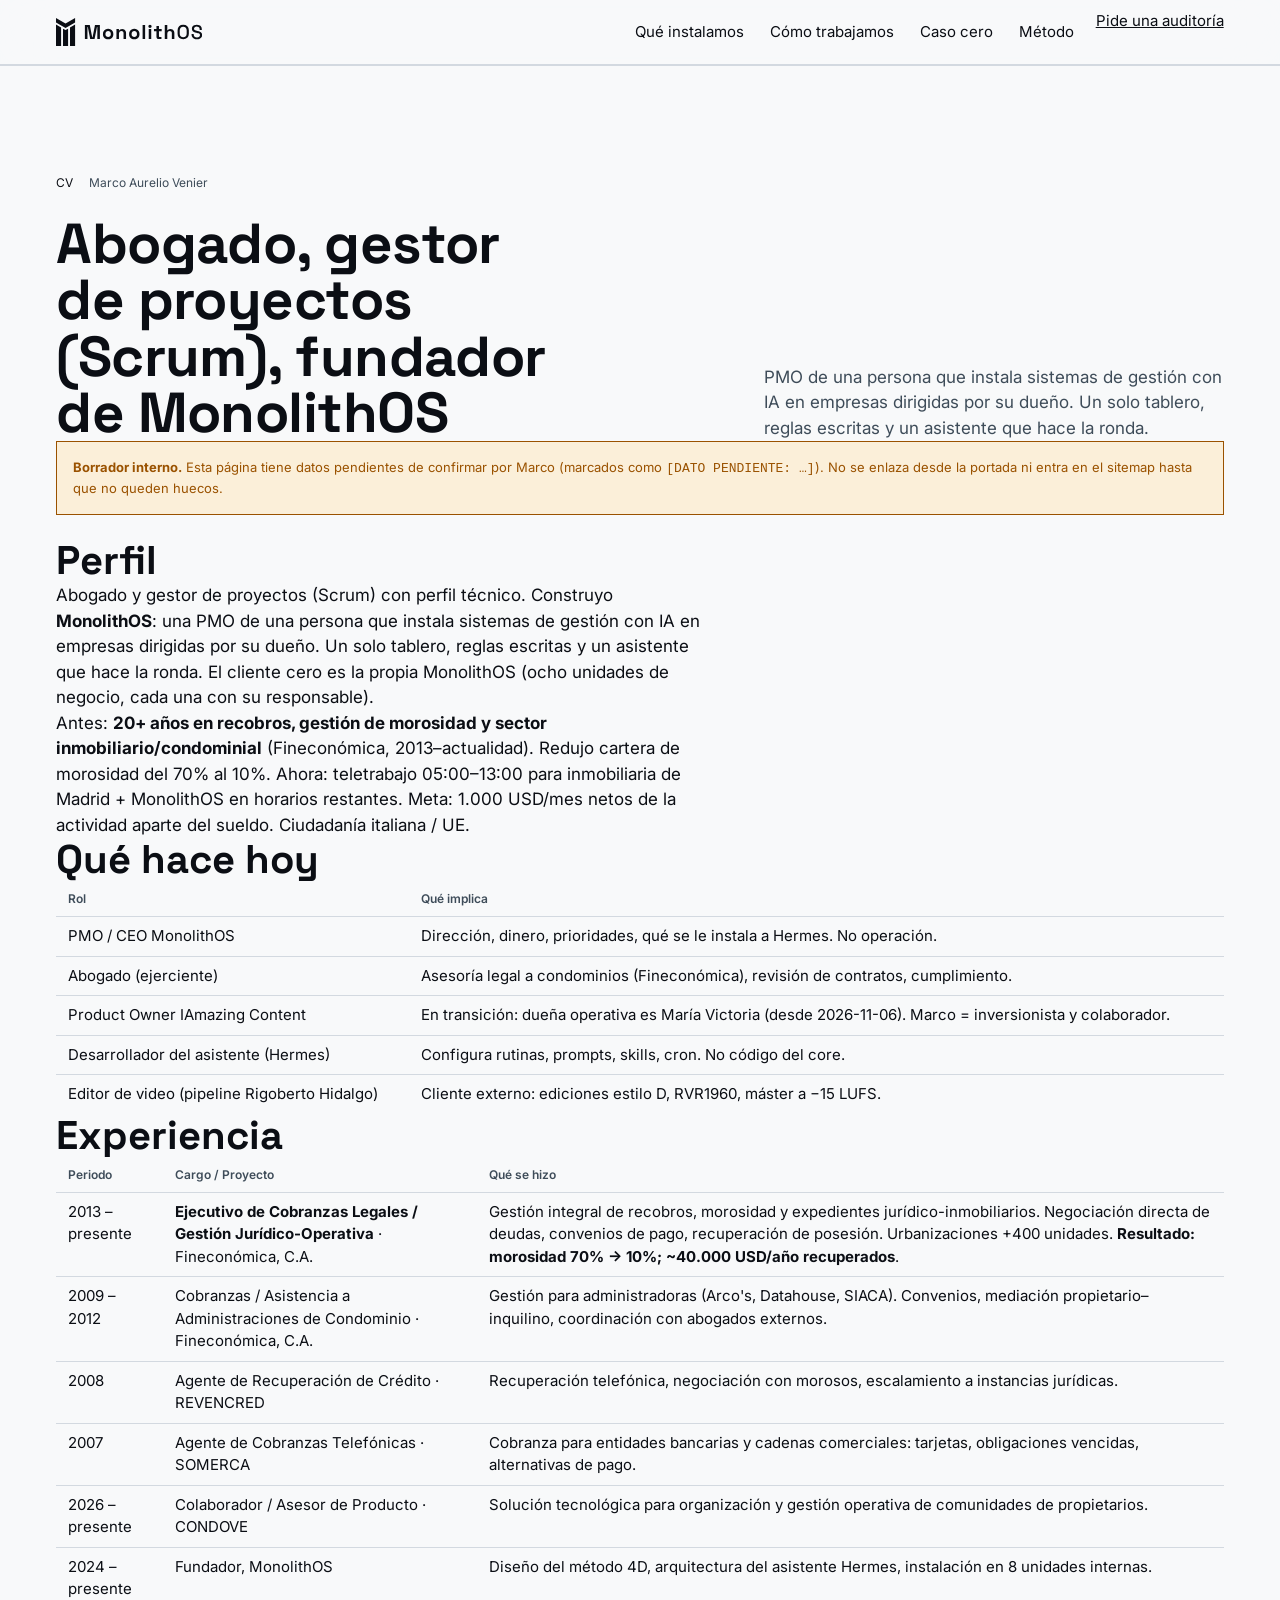
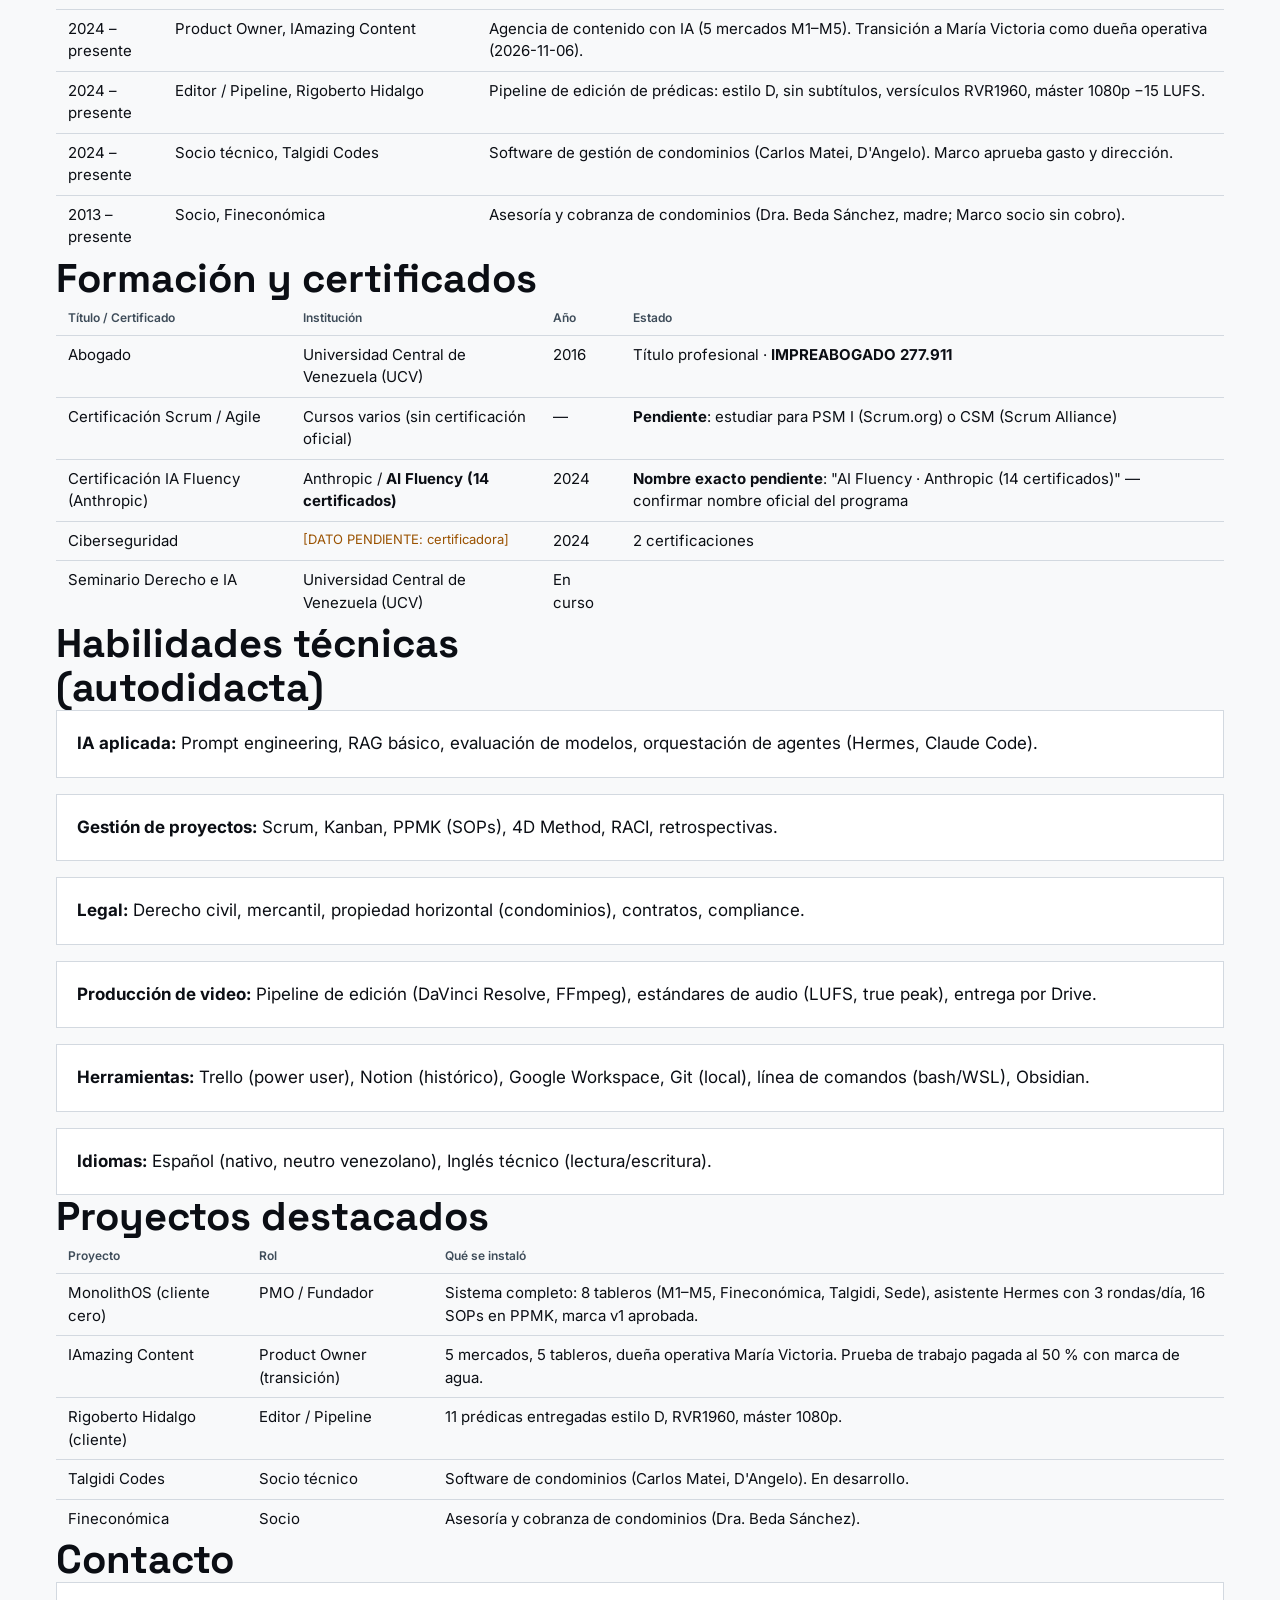
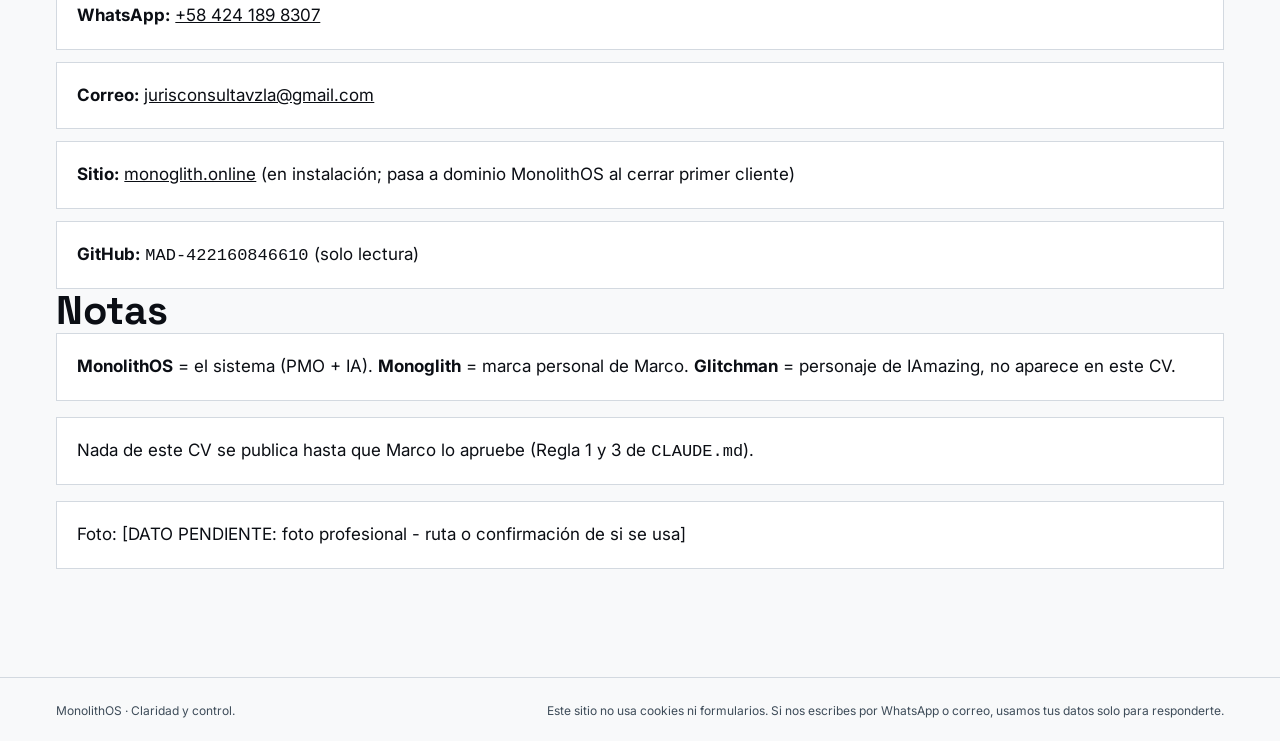
==== commit 2b05c16e: "CV: IMPREABOGADO 277.911; Scrum = cursos sin cert oficial (pendiente PSM I/CSM)" ====
--- a/marco/index.html
+++ b/marco/index.html
@@ -193,8 +193,8 @@
               <tr><th>Título / Certificado</th><th>Institución</th><th>Año</th><th>Estado</th></tr>
             </thead>
             <tbody>
-              <tr><td>Abogado</td><td>Universidad Central de Venezuela (UCV)</td><td>2016</td><td>Título profesional · <span class="pendiente">[DATO PENDIENTE: número de colegiatura]</span></td></tr>
-              <tr><td>Certificación Scrum / Agile</td><td class="pendiente">[DATO PENDIENTE: certificadora]</td><td class="pendiente">[DATO PENDIENTE: año]</td><td class="pendiente">[DATO PENDIENTE: nivel, ej. PSM I, CSM] (el CV dice "Project Management")</td></tr>
+              <tr><td>Abogado</td><td>Universidad Central de Venezuela (UCV)</td><td>2016</td><td>Título profesional · <strong>IMPREABOGADO 277.911</strong></td></tr>
+              <tr><td>Certificación Scrum / Agile</td><td>Cursos varios (sin certificación oficial)</td><td>—</td><td><strong>Pendiente</strong>: estudiar para PSM I (Scrum.org) o CSM (Scrum Alliance)</td></tr>
               <tr><td>Certificación IA Fluency (Anthropic)</td><td>Anthropic / <strong>AI Fluency (14 certificados)</strong></td><td>2024</td><td><strong>Nombre exacto pendiente</strong>: "AI Fluency · Anthropic (14 certificados)" — confirmar nombre oficial del programa</td></tr>
               <tr><td>Ciberseguridad</td><td class="pendiente">[DATO PENDIENTE: certificadora]</td><td>2024</td><td>2 certificaciones</td></tr>
               <tr><td>Seminario Derecho e IA</td><td>Universidad Central de Venezuela (UCV)</td><td>En curso</td><td></td></tr>
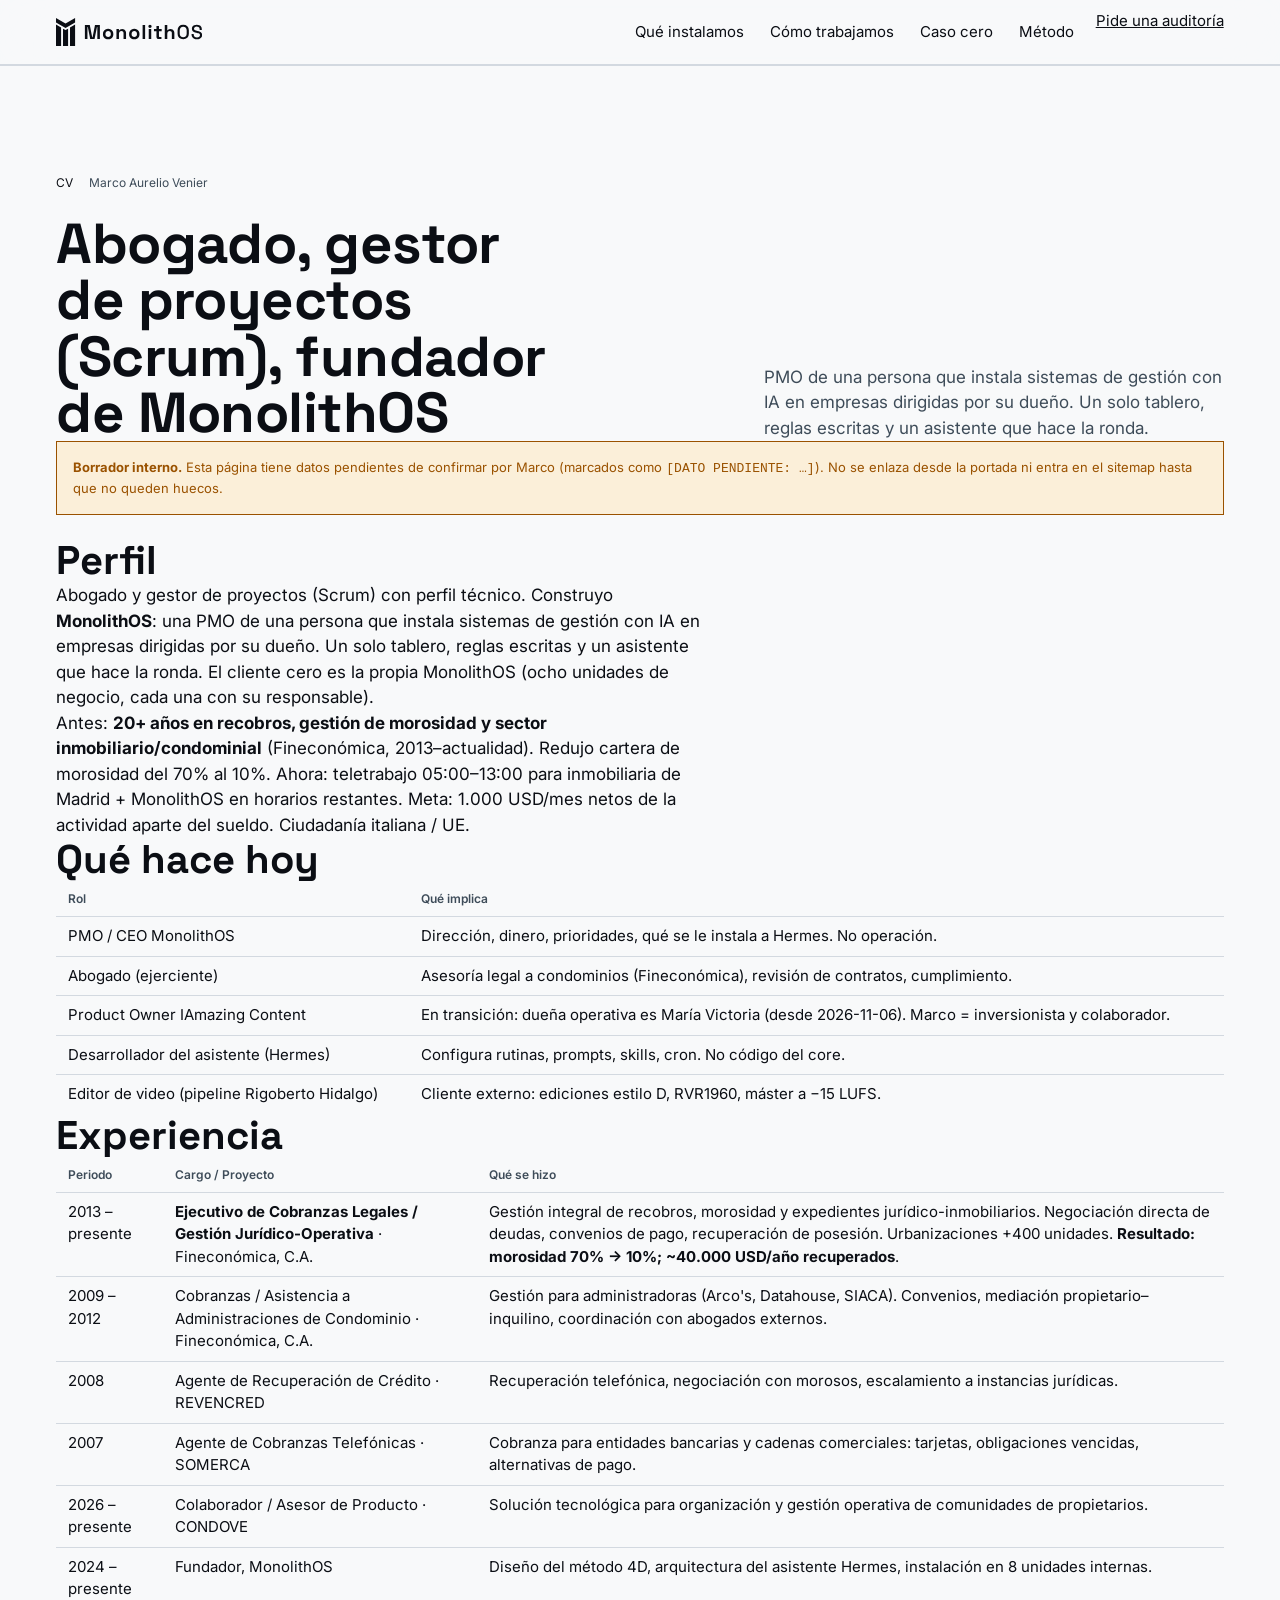
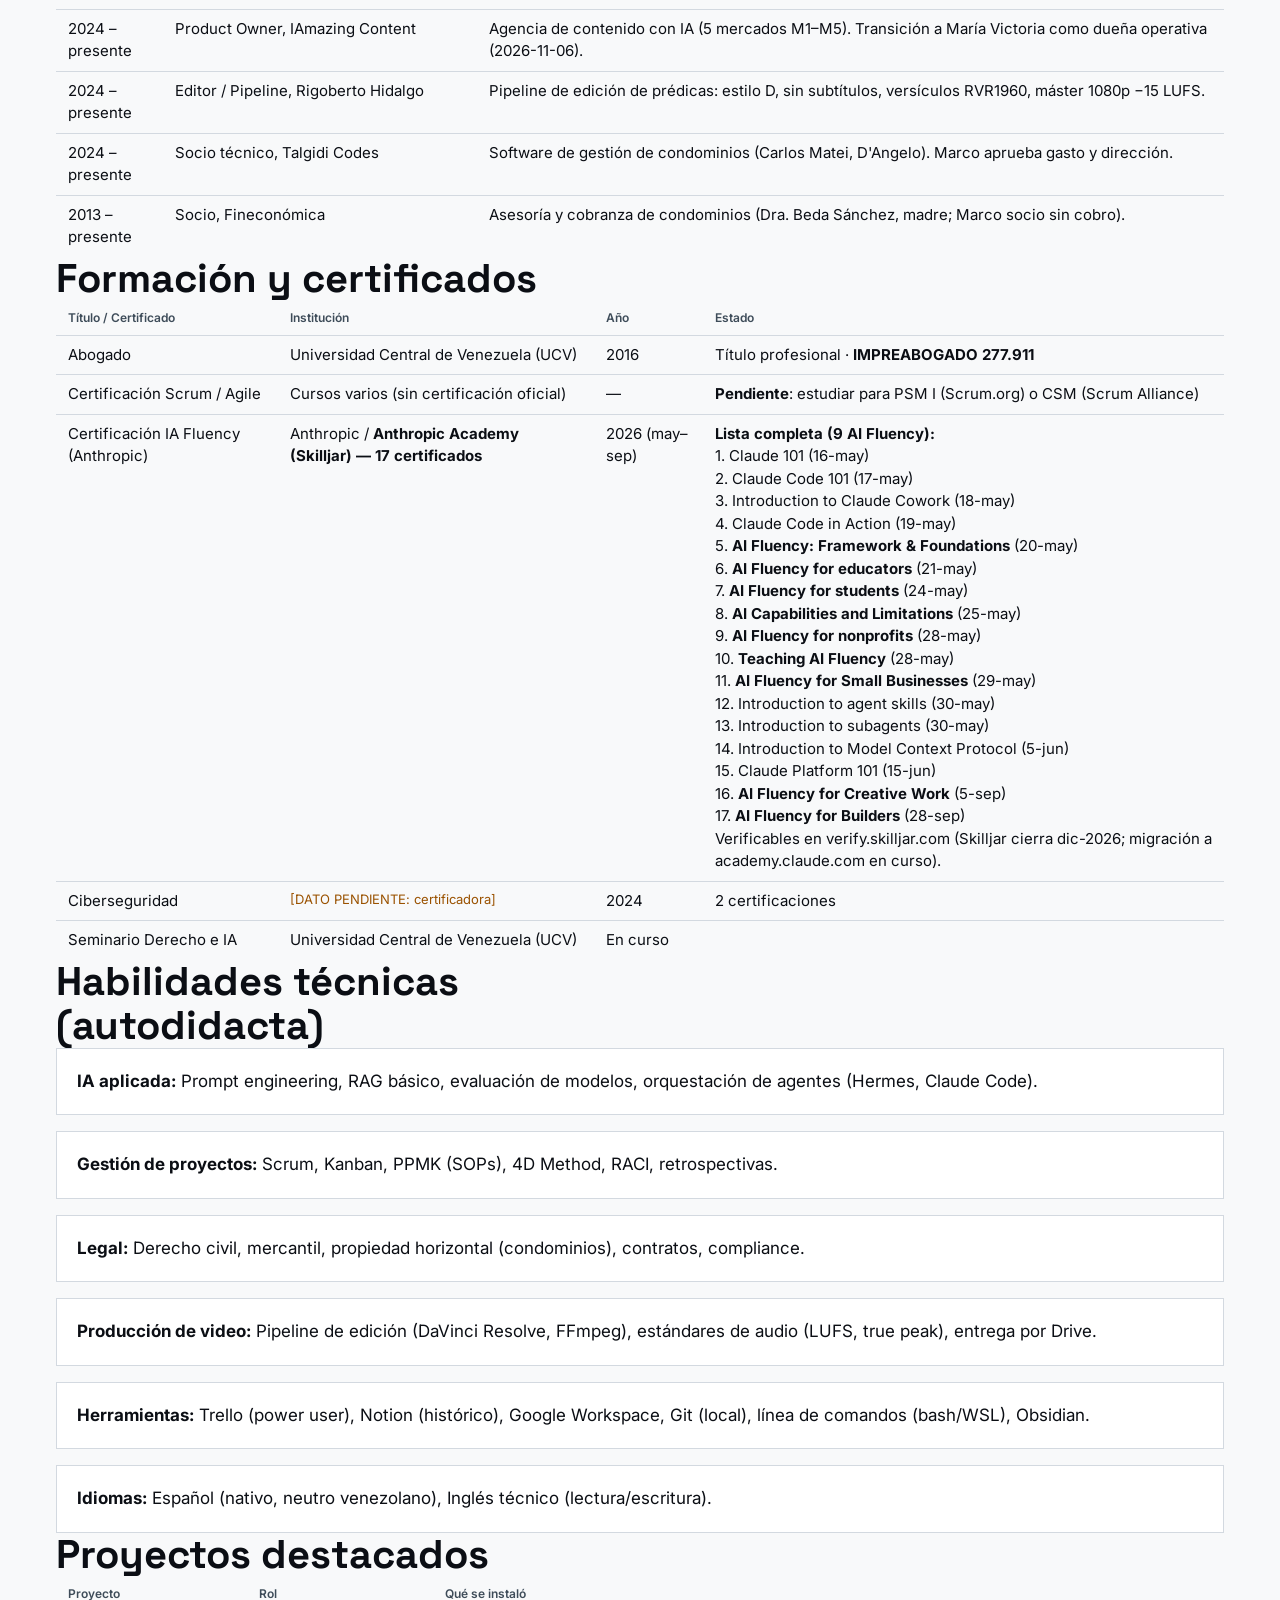
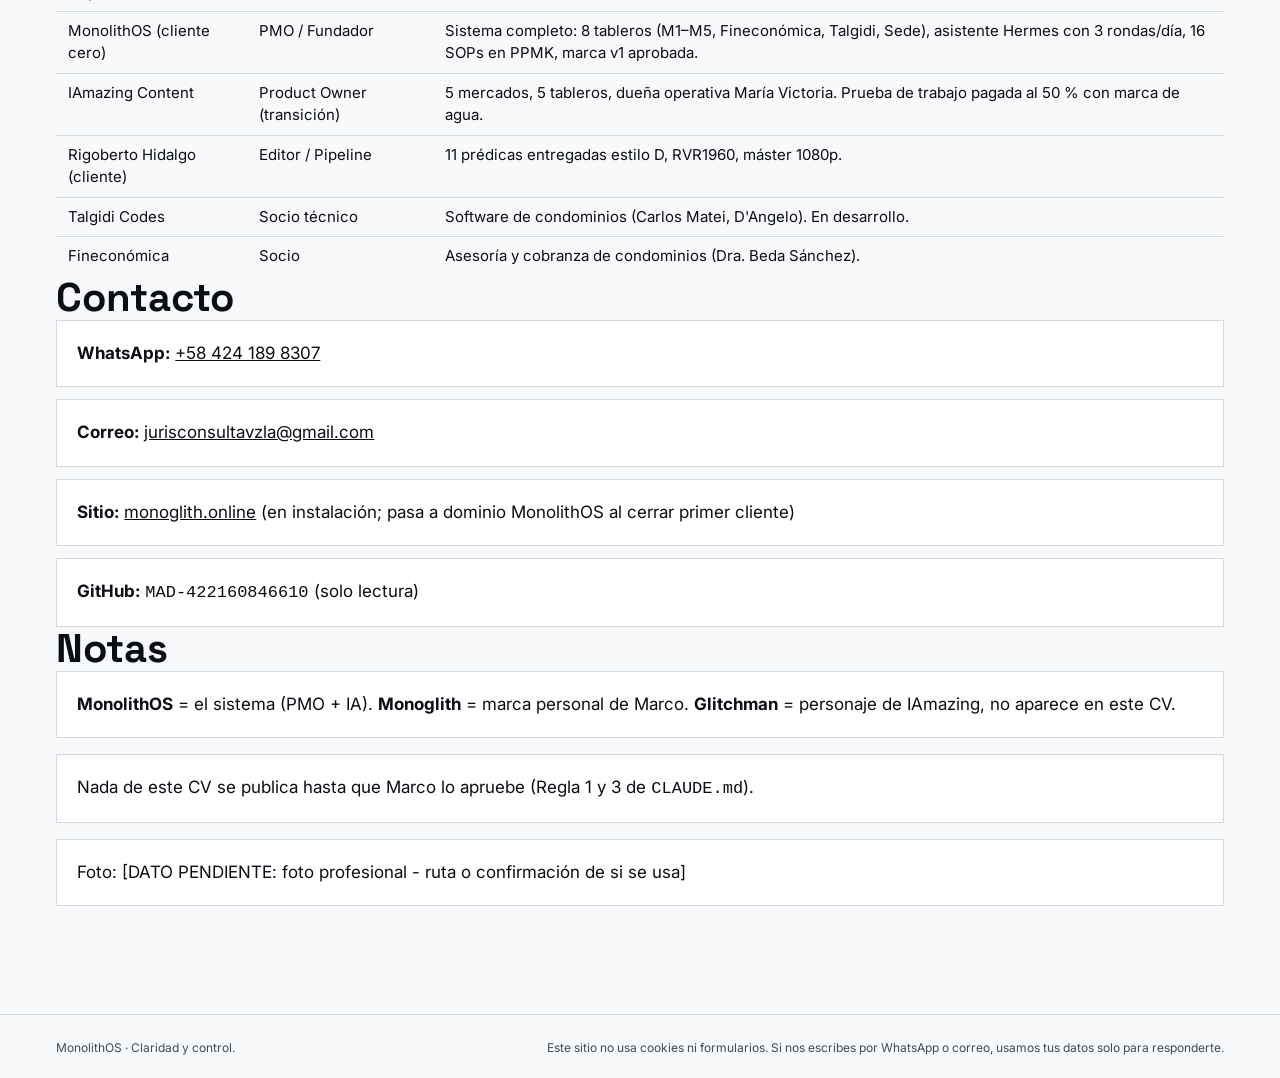
==== commit c77e68c4: "CV: 17 certificados Anthropic Academy exactos (9 AI Fluency track) con fechas y verificación" ====
--- a/marco/index.html
+++ b/marco/index.html
@@ -195,7 +195,7 @@
             <tbody>
               <tr><td>Abogado</td><td>Universidad Central de Venezuela (UCV)</td><td>2016</td><td>Título profesional · <strong>IMPREABOGADO 277.911</strong></td></tr>
               <tr><td>Certificación Scrum / Agile</td><td>Cursos varios (sin certificación oficial)</td><td>—</td><td><strong>Pendiente</strong>: estudiar para PSM I (Scrum.org) o CSM (Scrum Alliance)</td></tr>
-              <tr><td>Certificación IA Fluency (Anthropic)</td><td>Anthropic / <strong>AI Fluency (14 certificados)</strong></td><td>2024</td><td><strong>Nombre exacto pendiente</strong>: "AI Fluency · Anthropic (14 certificados)" — confirmar nombre oficial del programa</td></tr>
+              <tr><td>Certificación IA Fluency (Anthropic)</td><td>Anthropic / <strong>Anthropic Academy (Skilljar) — 17 certificados</strong></td><td>2026 (may–sep)</td><td><strong>Lista completa (9 AI Fluency):</strong><br>1. Claude 101 (16-may)<br>2. Claude Code 101 (17-may)<br>3. Introduction to Claude Cowork (18-may)<br>4. Claude Code in Action (19-may)<br>5. <strong>AI Fluency: Framework & Foundations</strong> (20-may)<br>6. <strong>AI Fluency for educators</strong> (21-may)<br>7. <strong>AI Fluency for students</strong> (24-may)<br>8. <strong>AI Capabilities and Limitations</strong> (25-may)<br>9. <strong>AI Fluency for nonprofits</strong> (28-may)<br>10. <strong>Teaching AI Fluency</strong> (28-may)<br>11. <strong>AI Fluency for Small Businesses</strong> (29-may)<br>12. Introduction to agent skills (30-may)<br>13. Introduction to subagents (30-may)<br>14. Introduction to Model Context Protocol (5-jun)<br>15. Claude Platform 101 (15-jun)<br>16. <strong>AI Fluency for Creative Work</strong> (5-sep)<br>17. <strong>AI Fluency for Builders</strong> (28-sep)<br>Verificables en verify.skilljar.com (Skilljar cierra dic-2026; migración a academy.claude.com en curso).</td></tr>
               <tr><td>Ciberseguridad</td><td class="pendiente">[DATO PENDIENTE: certificadora]</td><td>2024</td><td>2 certificaciones</td></tr>
               <tr><td>Seminario Derecho e IA</td><td>Universidad Central de Venezuela (UCV)</td><td>En curso</td><td></td></tr>
             </tbody>
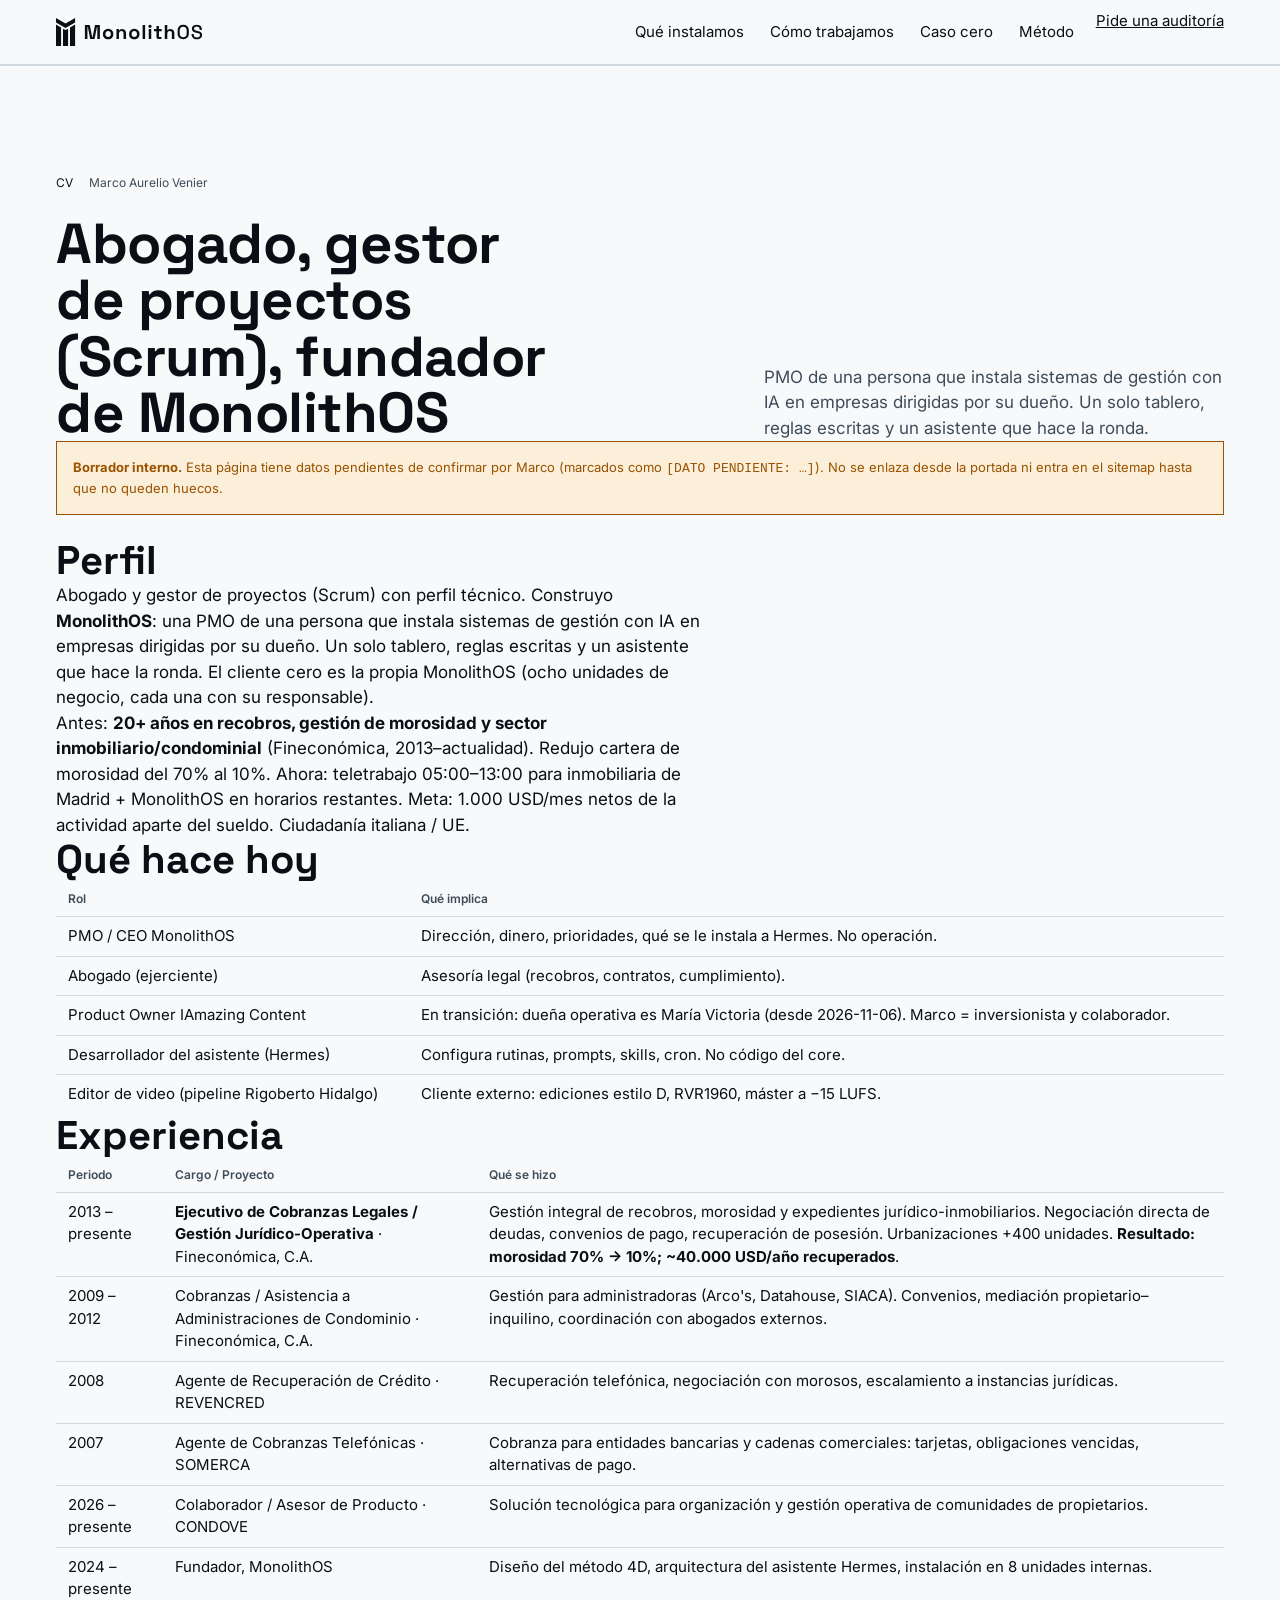
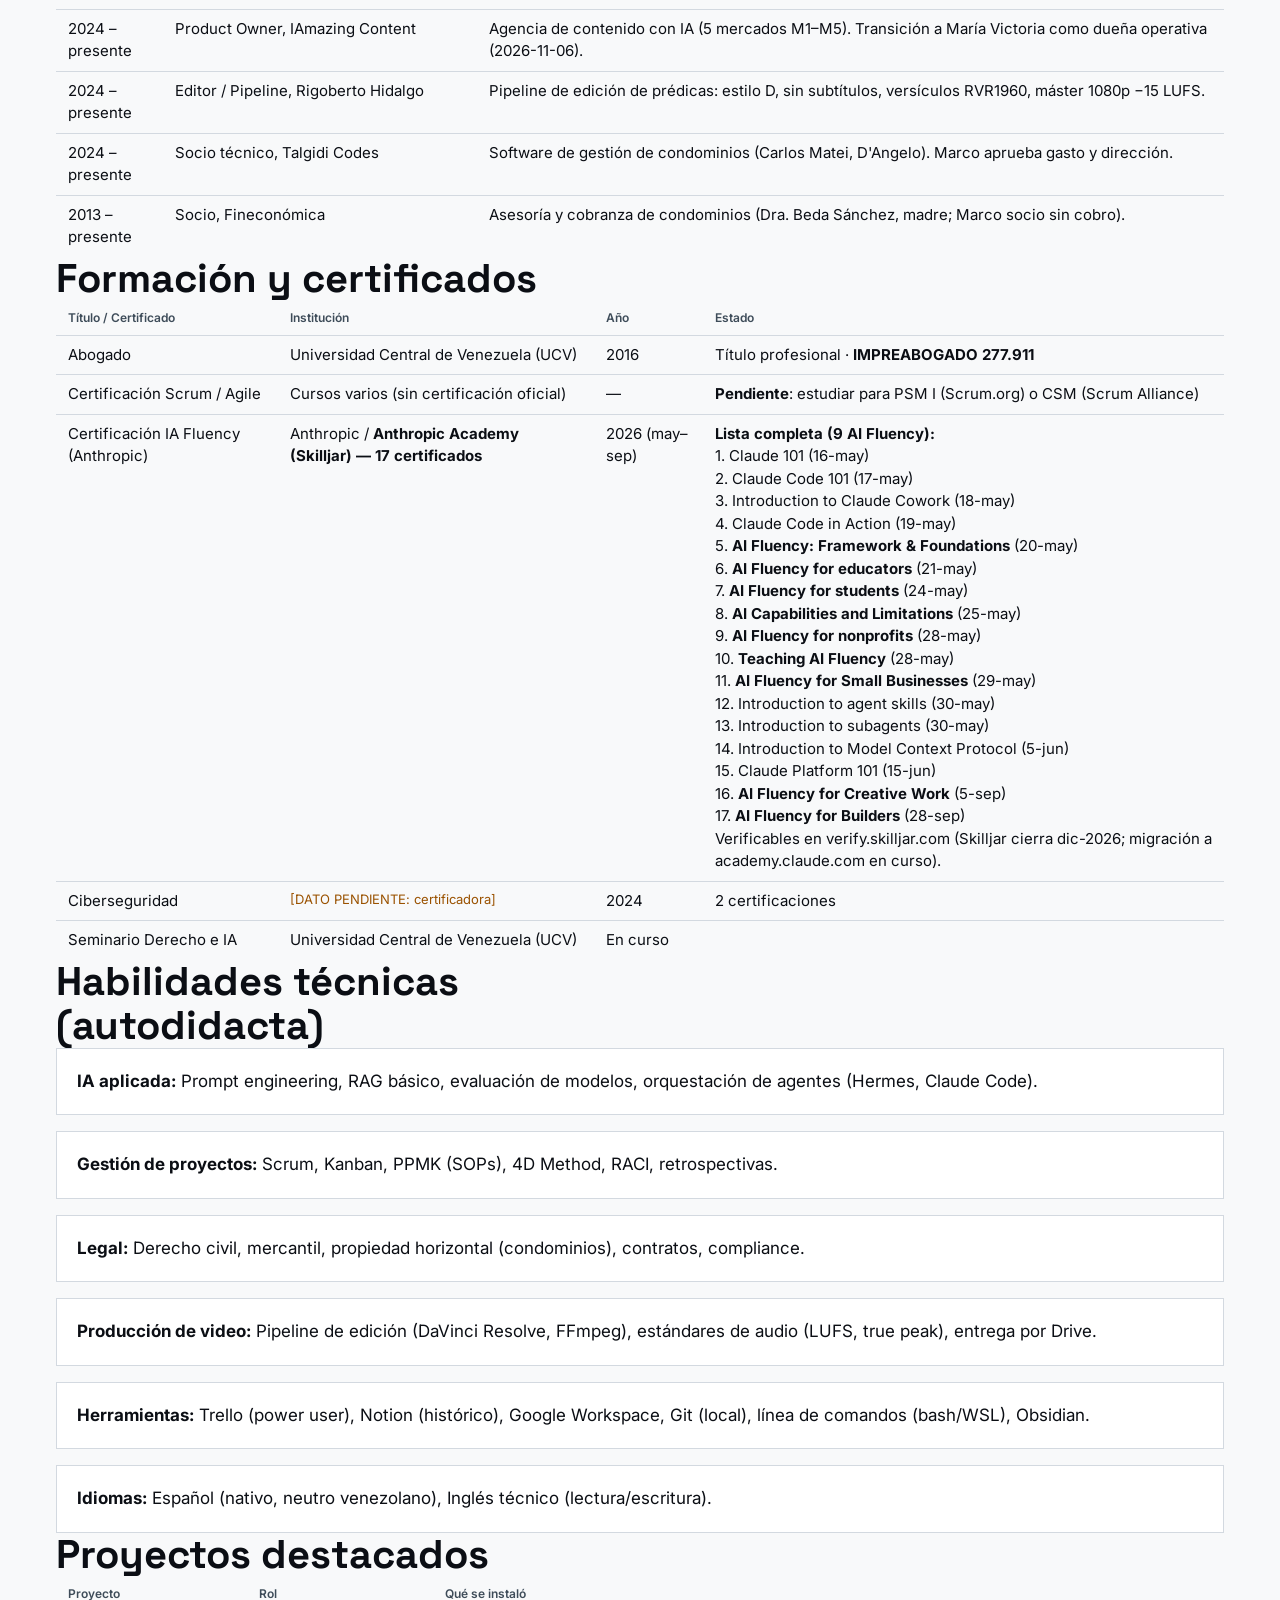
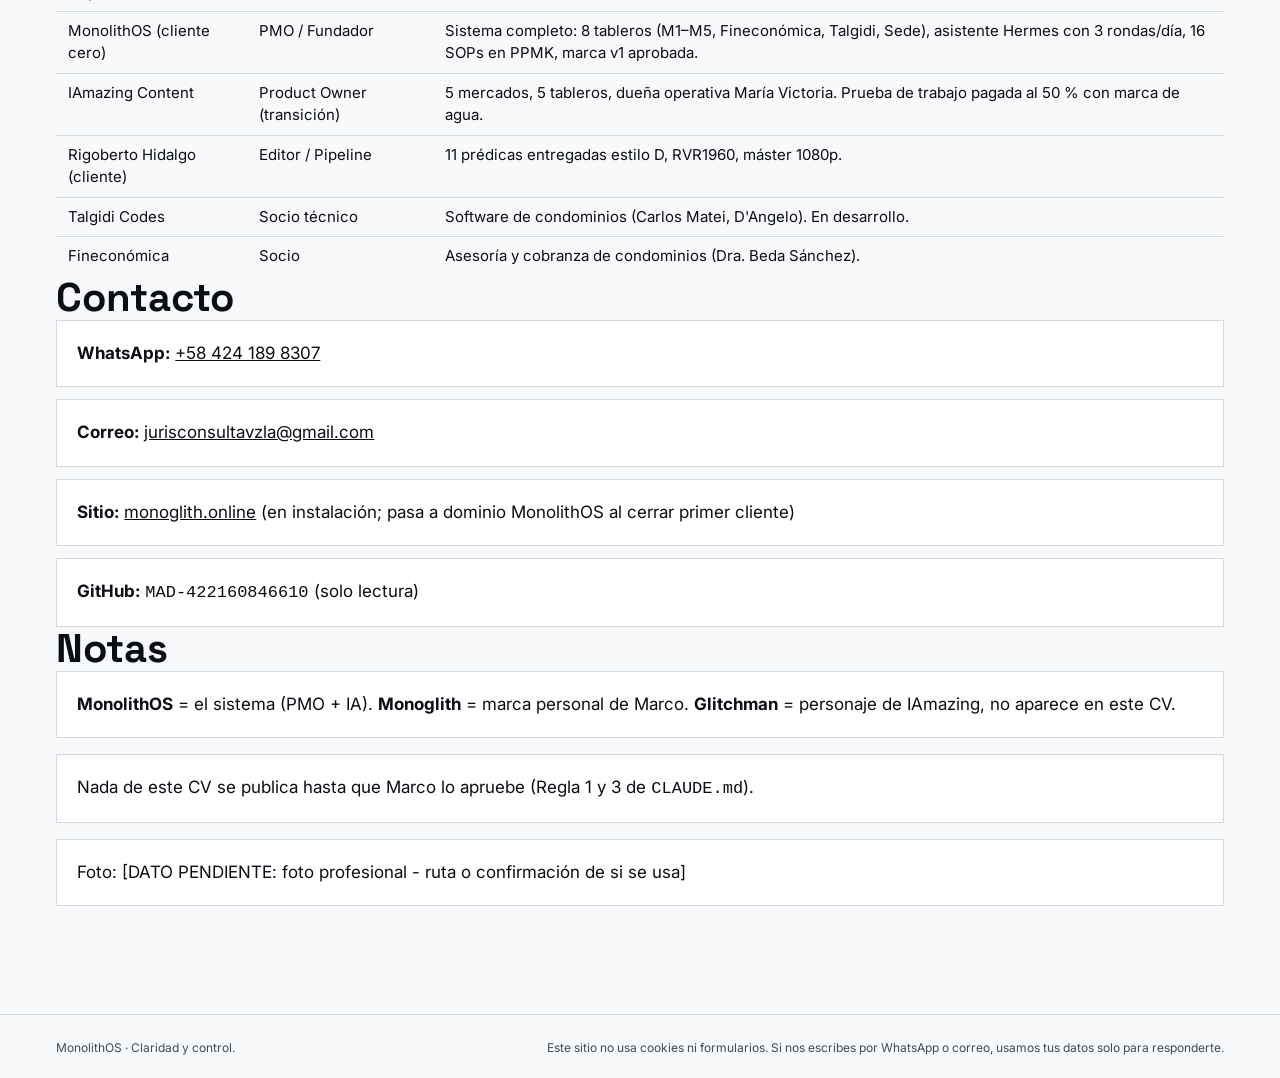
==== commit 4988622d: "Firma: cargo limpio 'PMO & Fundador, MonolithOS · Abogado'; CV: quitado 'inmobiliario/condominial' d" ====
--- a/marco/index.html
+++ b/marco/index.html
@@ -157,7 +157,7 @@
             </thead>
             <tbody>
               <tr><td>PMO / CEO MonolithOS</td><td>Dirección, dinero, prioridades, qué se le instala a Hermes. No operación.</td></tr>
-              <tr><td>Abogado (ejerciente)</td><td>Asesoría legal a condominios (Fineconómica), revisión de contratos, cumplimiento.</td></tr>
+              <tr><td>Abogado (ejerciente)</td><td>Asesoría legal (recobros, contratos, cumplimiento).</td></tr>
               <tr><td>Product Owner IAmazing Content</td><td>En transición: dueña operativa es María Victoria (desde 2026-11-06). Marco = inversionista y colaborador.</td></tr>
               <tr><td>Desarrollador del asistente (Hermes)</td><td>Configura rutinas, prompts, skills, cron. No código del core.</td></tr>
               <tr><td>Editor de video (pipeline Rigoberto Hidalgo)</td><td>Cliente externo: ediciones estilo D, RVR1960, máster a −15 LUFS.</td></tr>
